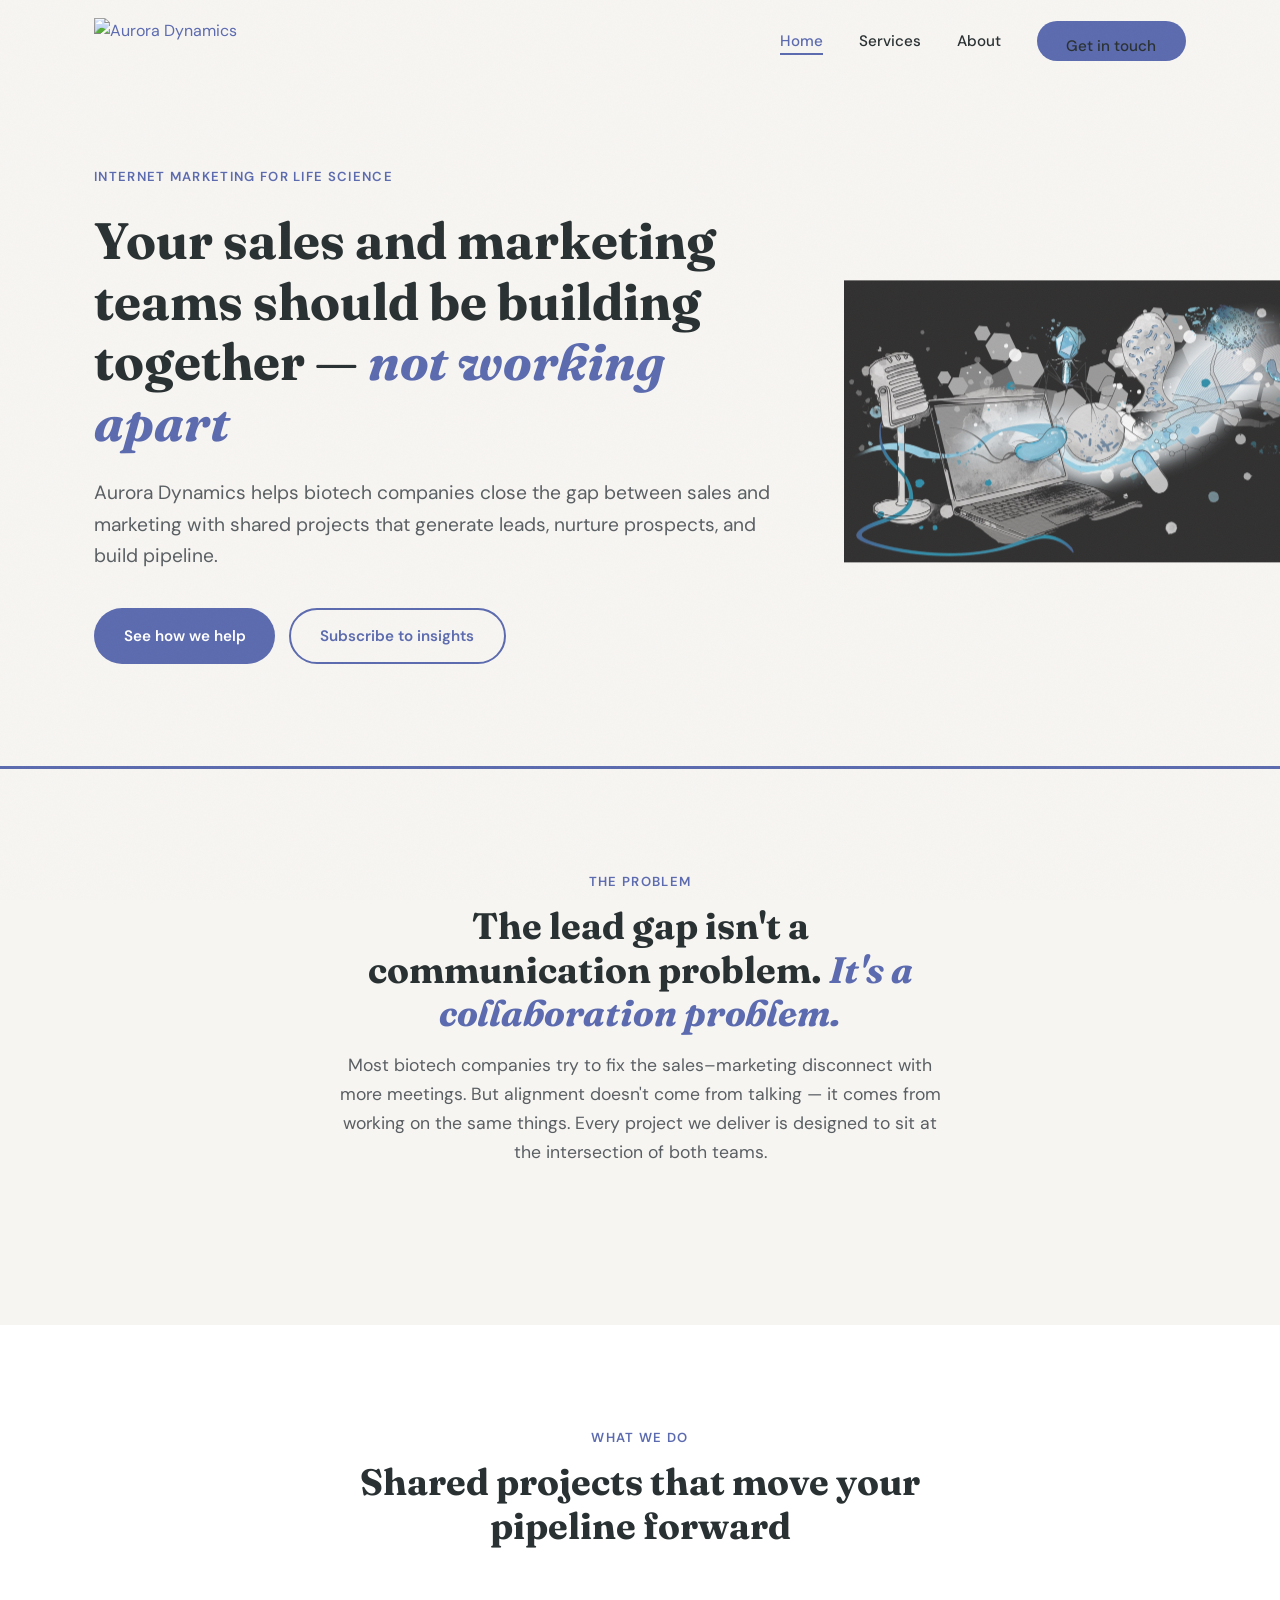
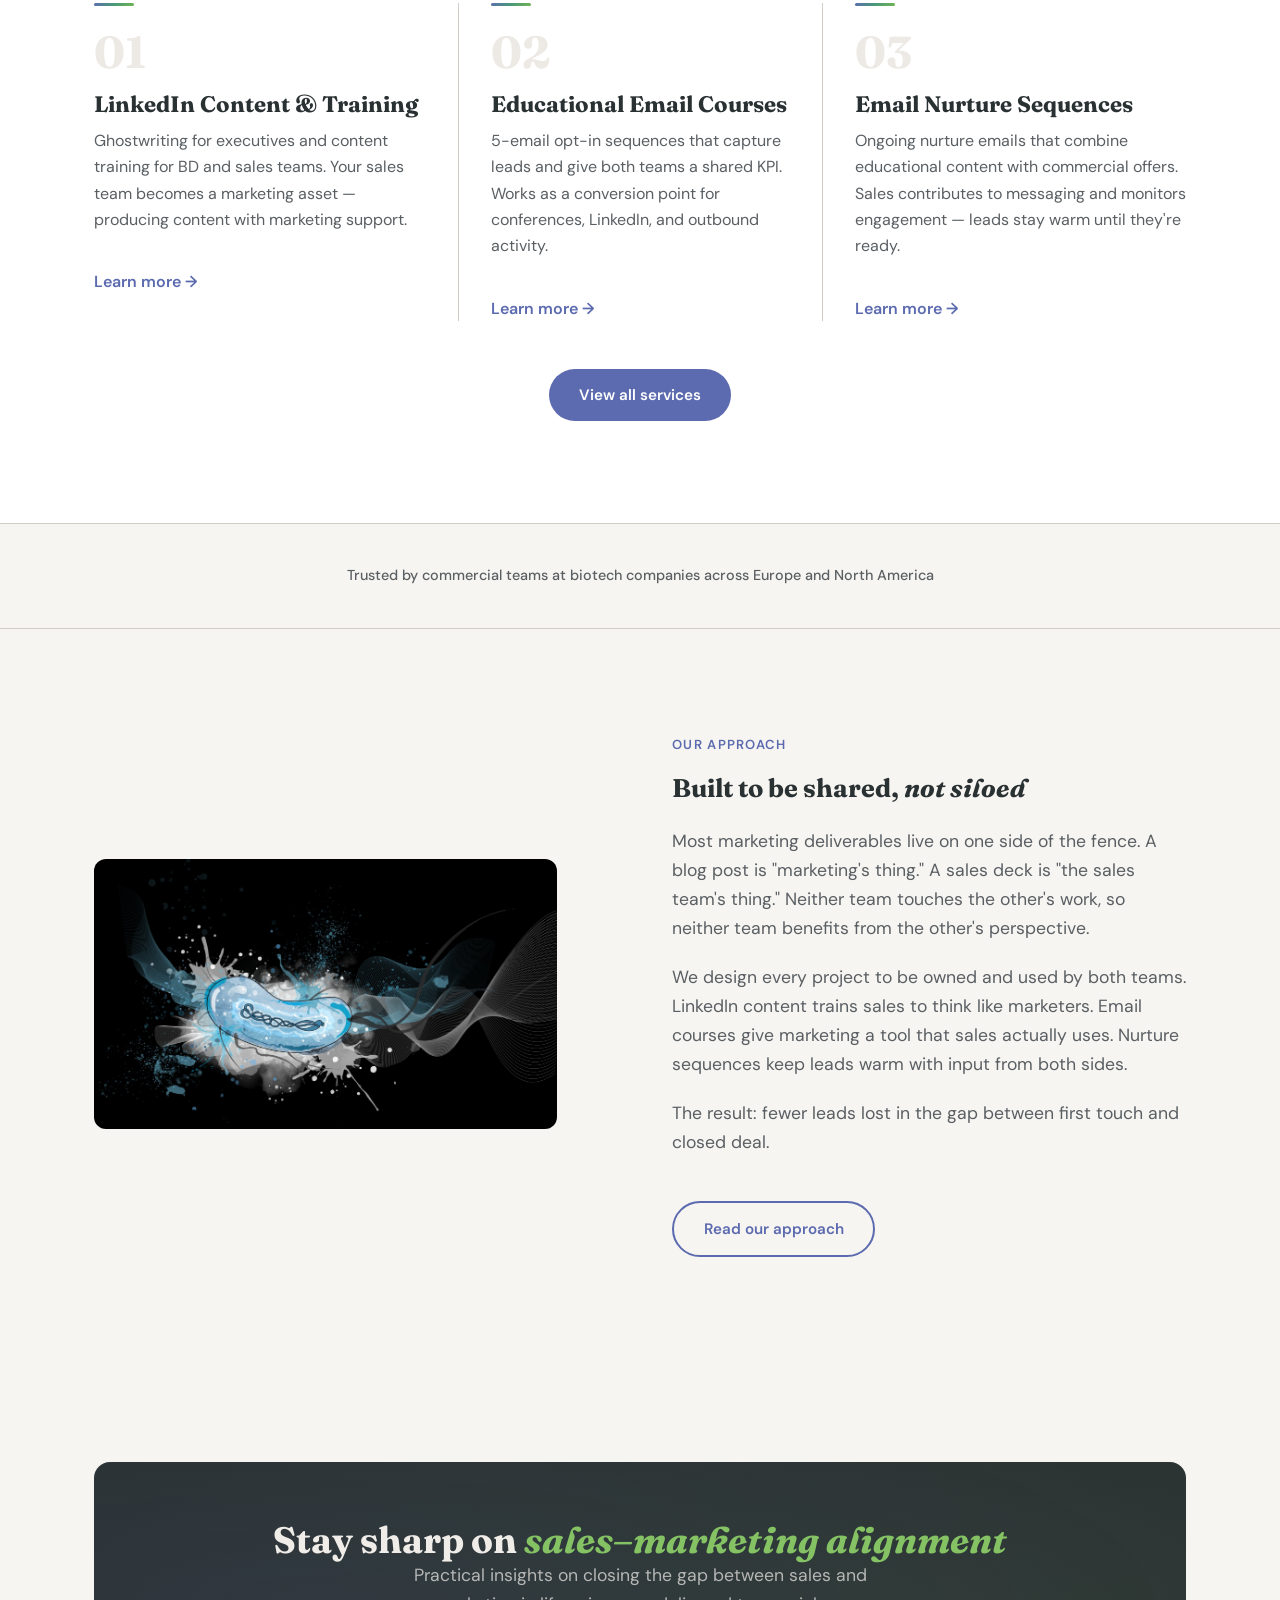
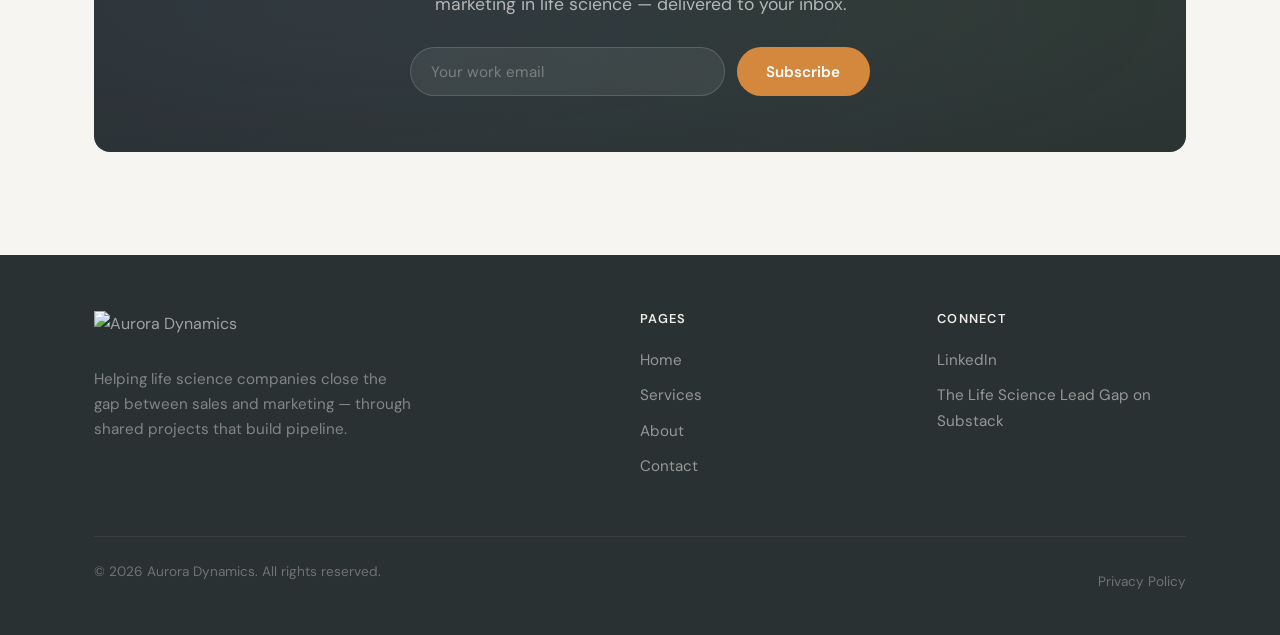
==== index.html @ b449d4c0 "Initial site build" ====
<!DOCTYPE html>
<html lang="en">
<head>
  <meta charset="UTF-8">
  <meta name="viewport" content="width=device-width, initial-scale=1.0">
  <title>Aurora Dynamics — Closing the Life Science Lead Gap</title>
  <meta name="description" content="Aurora Dynamics helps biotech and life science companies bridge the gap between sales and marketing through shared projects that generate and nurture leads.">
  <link rel="preconnect" href="https://fonts.googleapis.com">
  <link rel="preconnect" href="https://fonts.gstatic.com" crossorigin>
  <link href="https://fonts.googleapis.com/css2?family=Fraunces:ital,opsz,wght@0,9..144,400;0,9..144,600;0,9..144,700;1,9..144,400;1,9..144,600;1,9..144,700&family=DM+Sans:ital,wght@0,400;0,500;0,600;0,700;1,400&display=swap" rel="stylesheet">
  <link rel="stylesheet" href="styles.css">
</head>
<body>
  <div class="mobile-overlay"></div>

  <nav class="nav">
    <div class="nav__inner">
      <a href="index.html" class="nav__logo">
        <img src="assets/images/Aurora_Dynamics_1.png" alt="Aurora Dynamics">
      </a>
      <ul class="nav__links">
        <li><a href="index.html">Home</a></li>
        <li><a href="services.html">Services</a></li>
        <li><a href="about.html">About</a></li>
        <li><a href="contact.html" class="btn btn--primary">Get in touch</a></li>
      </ul>
      <button class="nav__toggle" aria-label="Toggle menu">
        <span></span><span></span><span></span>
      </button>
    </div>
  </nav>

  <!-- Hero -->
  <section class="hero">
    <img src="assets/images/B025_TB.png" alt="" class="hero__illustration">
    <div class="container">
      <div class="hero__content">
        <span class="label">Internet marketing for life science</span>
        <h1>Your sales and marketing teams should be building together — <em>not working apart</em></h1>
        <p>Aurora Dynamics helps biotech companies close the gap between sales and marketing with shared projects that generate leads, nurture prospects, and build pipeline.</p>
        <div class="hero__actions">
          <a href="services.html" class="btn btn--primary">See how we help</a>
          <a href="#newsletter" class="btn btn--outline">Subscribe to insights</a>
        </div>
      </div>
    </div>
  </section>

  <!-- Thesis -->
  <section>
    <div class="container">
      <div class="section__header fade-up">
        <span class="label">The problem</span>
        <h2>The lead gap isn't a communication problem. <em>It's a collaboration problem.</em></h2>
        <p>Most biotech companies try to fix the sales–marketing disconnect with more meetings. But alignment doesn't come from talking — it comes from working on the same things. Every project we deliver is designed to sit at the intersection of both teams.</p>
      </div>
    </div>
  </section>

  <!-- Services Overview — Editorial columns -->
  <section class="section--white">
    <div class="container">
      <div class="section__header fade-up">
        <span class="label">What we do</span>
        <h2>Shared projects that move your pipeline forward</h2>
      </div>
      <div class="card-columns stagger">
        <div class="card-col fade-up">
          <div class="card-col__accent"></div>
          <div class="card-col__number">01</div>
          <h3>LinkedIn Content & Training</h3>
          <p>Ghostwriting for executives and content training for BD and sales teams. Your sales team becomes a marketing asset — producing content with marketing support.</p>
          <a href="services.html#linkedin" style="font-weight:600; display:inline-block; margin-top:1rem;">Learn more →</a>
        </div>
        <div class="card-col fade-up">
          <div class="card-col__accent"></div>
          <div class="card-col__number">02</div>
          <h3>Educational Email Courses</h3>
          <p>5-email opt-in sequences that capture leads and give both teams a shared KPI. Works as a conversion point for conferences, LinkedIn, and outbound activity.</p>
          <a href="services.html#email-courses" style="font-weight:600; display:inline-block; margin-top:1rem;">Learn more →</a>
        </div>
        <div class="card-col fade-up">
          <div class="card-col__accent"></div>
          <div class="card-col__number">03</div>
          <h3>Email Nurture Sequences</h3>
          <p>Ongoing nurture emails that combine educational content with commercial offers. Sales contributes to messaging and monitors engagement — leads stay warm until they're ready.</p>
          <a href="services.html#nurture" style="font-weight:600; display:inline-block; margin-top:1rem;">Learn more →</a>
        </div>
      </div>
      <div class="text-center mt-6 fade-up">
        <a href="services.html" class="btn btn--primary">View all services</a>
      </div>
    </div>
  </section>

  <!-- Social Proof -->
  <div class="proof fade-up">
    <div class="container">
      <p>Trusted by commercial teams at biotech companies across Europe and North America</p>
    </div>
  </div>

  <!-- How It Works -->
  <section>
    <div class="container">
      <div class="two-col fade-up">
        <div>
          <img src="assets/images/B006_TB.png" alt="Scientific illustration" style="max-width: 90%; border-radius: 12px;">
        </div>
        <div>
          <span class="label">Our approach</span>
          <h3 class="mt-2 mb-3" style="font-size: 1.6rem;">Built to be shared, <em>not siloed</em></h3>
          <p>Most marketing deliverables live on one side of the fence. A blog post is "marketing's thing." A sales deck is "the sales team's thing." Neither team touches the other's work, so neither team benefits from the other's perspective.</p>
          <p>We design every project to be owned and used by both teams. LinkedIn content trains sales to think like marketers. Email courses give marketing a tool that sales actually uses. Nurture sequences keep leads warm with input from both sides.</p>
          <p>The result: fewer leads lost in the gap between first touch and closed deal.</p>
          <a href="about.html" class="btn btn--outline mt-3">Read our approach</a>
        </div>
      </div>
    </div>
  </section>

  <!-- Newsletter -->
  <section id="newsletter">
    <div class="container">
      <div class="optin fade-up">
        <h2>Stay sharp on <em>sales–marketing alignment</em></h2>
        <p>Practical insights on closing the gap between sales and marketing in life science — delivered to your inbox.</p>
        <form class="optin__form" action="#" method="POST">
          <input type="email" name="email" placeholder="Your work email" required>
          <button type="submit" class="btn btn--amber">Subscribe</button>
        </form>
      </div>
    </div>
  </section>

  <footer class="footer">
    <div class="container">
      <div class="footer__inner">
        <div class="footer__brand">
          <img src="assets/images/Aurora_Dynamics_1_dark_transp.png" alt="Aurora Dynamics">
          <p>Helping life science companies close the gap between sales and marketing — through shared projects that build pipeline.</p>
        </div>
        <div>
          <h4>Pages</h4>
          <ul class="footer__links">
            <li><a href="index.html">Home</a></li>
            <li><a href="services.html">Services</a></li>
            <li><a href="about.html">About</a></li>
            <li><a href="contact.html">Contact</a></li>
          </ul>
        </div>
        <div>
          <h4>Connect</h4>
          <ul class="footer__links">
            <li><a href="#" target="_blank">LinkedIn</a></li>
            <li><a href="#" target="_blank">The Life Science Lead Gap on Substack</a></li>
          </ul>
        </div>
      </div>
      <div class="footer__bottom">
        <p>&copy; 2026 Aurora Dynamics. All rights reserved.</p>
        <a href="#">Privacy Policy</a>
      </div>
    </div>
  </footer>

  <script src="main.js"></script>
</body>
</html>
---- styles.css ----
/* ═══════════════════════════════════════════════
   Aurora Dynamics — Global Stylesheet
   Direction: Editorial & Warm (Variation B)
   Brand reference: aurora-dynamics-brand.md
   ═══════════════════════════════════════════════ */

:root {
  --aurora-blue: #5c6baf;
  --aurora-blue-light: #6e7dbf;
  --aurora-blue-dark: #4a5899;
  --biotech-green: #72b452;
  --biotech-green-light: #84c264;
  --deep-charcoal: #2a3132;
  --warm-white: #f7f5f2;
  --light-grey: #edeae5;
  --warm-amber: #d4883e;
  --warm-amber-hover: #c07a35;
  --off-white: #f0ede8;
  --slate: #5a5f63;
  --soft-grey: #d1cdc6;
  --aurora-gradient: linear-gradient(135deg, #5c6baf 0%, #4a9a7a 50%, #72b452 100%);
  --font-heading: 'Fraunces', serif;
  --font-body: 'DM Sans', sans-serif;
  --section-pad: clamp(4rem, 8vw, 7rem);
  --content-width: 1140px;
  --narrow-width: 780px;
  --ease-out: cubic-bezier(0.22, 1, 0.36, 1);
}

*, *::before, *::after { margin: 0; padding: 0; box-sizing: border-box; }
html { scroll-behavior: smooth; font-size: 16px; }

body {
  font-family: var(--font-body);
  background: var(--warm-white);
  color: var(--deep-charcoal);
  line-height: 1.6;
  -webkit-font-smoothing: antialiased;
  overflow-x: hidden;
}

img { max-width: 100%; height: auto; display: block; }
a { color: var(--aurora-blue); text-decoration: none; transition: color 0.25s var(--ease-out); }
a:hover { color: var(--aurora-blue-dark); }

h1, h2, h3 { font-family: var(--font-heading); font-weight: 700; line-height: 1.18; color: var(--deep-charcoal); }
h4 { font-family: var(--font-body); font-weight: 600; line-height: 1.3; color: var(--deep-charcoal); }
h1 { font-size: clamp(2.2rem, 5vw, 3.2rem); }
h2 { font-size: clamp(1.7rem, 3.5vw, 2.3rem); }
h3 { font-size: clamp(1.15rem, 2.5vw, 1.4rem); }
h4 { font-size: 1.05rem; }
h1 em, h2 em { font-style: italic; color: var(--aurora-blue); }

p { font-size: 1.1rem; color: var(--slate); margin-bottom: 1.25rem; line-height: 1.65; }
p:last-child { margin-bottom: 0; }

.label { font-family: var(--font-body); font-size: 0.82rem; font-weight: 600; text-transform: uppercase; letter-spacing: 0.1em; color: var(--aurora-blue); }

.container { width: 100%; max-width: var(--content-width); margin: 0 auto; padding: 0 1.5rem; }
.container--narrow { max-width: var(--narrow-width); }
section { padding: var(--section-pad) 0; }

body::before {
  content: ''; position: fixed; top: 0; left: 0; right: 0; bottom: 0;
  pointer-events: none; z-index: 9999; opacity: 0.02;
  background-image: url("data:image/svg+xml,%3Csvg viewBox='0 0 256 256' xmlns='http://www.w3.org/2000/svg'%3E%3Cfilter id='noise'%3E%3CfeTurbulence type='fractalNoise' baseFrequency='0.9' numOctaves='4' stitchTiles='stitch'/%3E%3C/filter%3E%3Crect width='100%25' height='100%25' filter='url(%23noise)'/%3E%3C/svg%3E");
  background-repeat: repeat; background-size: 256px 256px;
}

/* ── NAV ── */
.nav { position: fixed; top: 0; left: 0; right: 0; z-index: 1000; padding: 1.1rem 0; transition: background 0.4s var(--ease-out), box-shadow 0.4s var(--ease-out), padding 0.4s var(--ease-out); }
.nav.scrolled { background: rgba(247,245,242,0.95); backdrop-filter: blur(12px); -webkit-backdrop-filter: blur(12px); box-shadow: 0 1px 0 var(--soft-grey); padding: 0.6rem 0; }
.nav__inner { display: flex; align-items: center; justify-content: space-between; max-width: var(--content-width); margin: 0 auto; padding: 0 1.5rem; }
.nav__logo img { height: 46px; width: auto; transition: height 0.4s var(--ease-out); }
.nav.scrolled .nav__logo img { height: 36px; }
.nav__links { display: flex; align-items: center; gap: 2.25rem; list-style: none; }
.nav__links a { font-family: var(--font-body); font-size: 0.95rem; font-weight: 500; color: var(--deep-charcoal); position: relative; padding-bottom: 2px; }
.nav__links a::after { content: ''; position: absolute; bottom: -2px; left: 0; width: 0; height: 2px; background: var(--aurora-blue); transition: width 0.3s var(--ease-out); }
.nav__links a:hover::after, .nav__links a.active::after { width: 100%; }
.nav__links a:hover { color: var(--aurora-blue); }
.nav__links a.active { color: var(--aurora-blue); }

.nav__toggle { display: none; background: none; border: none; cursor: pointer; padding: 0.5rem; }
.nav__toggle span { display: block; width: 24px; height: 2px; background: var(--deep-charcoal); margin: 5px 0; transition: all 0.3s var(--ease-out); }
.nav__toggle.open span:nth-child(1) { transform: rotate(45deg) translate(5px,5px); }
.nav__toggle.open span:nth-child(2) { opacity: 0; }
.nav__toggle.open span:nth-child(3) { transform: rotate(-45deg) translate(5px,-5px); }

@media (max-width: 768px) {
  .nav__toggle { display: block; }
  .nav__links { position: fixed; top: 0; right: -100%; width: 75%; max-width: 320px; height: 100vh; background: var(--warm-white); flex-direction: column; justify-content: center; gap: 2.5rem; padding: 2rem; box-shadow: -4px 0 24px rgba(42,49,50,0.1); transition: right 0.4s var(--ease-out); }
  .nav__links.open { right: 0; }
  .nav__links a { font-size: 1.2rem; }
  .mobile-overlay { position: fixed; top: 0; left: 0; right: 0; bottom: 0; background: rgba(42,49,50,0.3); z-index: 999; opacity: 0; pointer-events: none; transition: opacity 0.4s var(--ease-out); }
  .mobile-overlay.open { opacity: 1; pointer-events: auto; }
}

/* ── BUTTONS ── */
.btn { display: inline-flex; align-items: center; gap: 0.5rem; font-family: var(--font-body); font-size: 0.95rem; font-weight: 600; padding: 0.85rem 1.85rem; border-radius: 50px; border: none; cursor: pointer; transition: all 0.3s var(--ease-out); text-decoration: none; }
.btn--primary { background: var(--aurora-blue); color: #fff; }
.btn--primary:hover { background: var(--aurora-blue-dark); color: #fff; transform: translateY(-2px); box-shadow: 0 6px 20px rgba(92,107,175,0.25); }
.btn--amber { background: var(--warm-amber); color: #fff; }
.btn--amber:hover { background: var(--warm-amber-hover); color: #fff; transform: translateY(-2px); box-shadow: 0 6px 20px rgba(212,136,62,0.25); }
.btn--outline { background: transparent; color: var(--aurora-blue); border: 2px solid var(--aurora-blue); }
.btn--outline:hover { background: var(--aurora-blue); color: #fff; transform: translateY(-2px); }
.btn--outline-light { background: transparent; color: var(--off-white); border: 2px solid rgba(255,255,255,0.3); }
.btn--outline-light:hover { background: rgba(255,255,255,0.1); color: #fff; transform: translateY(-2px); }

/* ── HERO ── */
.hero { position: relative; padding: calc(var(--section-pad) + 4rem) 0 var(--section-pad); background: var(--warm-white); border-bottom: 3px solid var(--aurora-blue); overflow: hidden; }
.hero__content { position: relative; z-index: 1; max-width: 680px; }
.hero__content .label { margin-bottom: 1.5rem; display: block; }
.hero__content h1 { margin-bottom: 1.5rem; }
.hero__content p { font-size: 1.2rem; margin-bottom: 2.25rem; }
.hero__actions { display: flex; gap: 0.85rem; flex-wrap: wrap; }
.hero__illustration { position: absolute; right: -5%; top: 55%; transform: translateY(-50%); width: 42%; max-width: 500px; opacity: 0.8; pointer-events: none; }
@media (max-width: 900px) { .hero__illustration { display: none; } }

/* ── SECTIONS ── */
.section--alt { background: var(--light-grey); }
.section--white { background: #fff; }
.section--dark { background: var(--deep-charcoal); color: var(--off-white); }
.section--dark h2, .section--dark h3, .section--dark h4 { color: var(--off-white); }
.section--dark h2 em { color: var(--biotech-green-light); }
.section--dark p { color: rgba(240,237,232,0.75); }
.section__header { text-align: center; max-width: 620px; margin: 0 auto 3.5rem; }
.section__header .label { margin-bottom: 0.75rem; display: block; }
.section__header h2 { margin-bottom: 1rem; }

/* ── CARD COLUMNS (editorial) ── */
.card-columns { display: grid; grid-template-columns: repeat(3, 1fr); gap: 0; }
.card-col { padding: 0 2rem; border-left: 1px solid var(--soft-grey); }
.card-col:first-child { border-left: none; padding-left: 0; }
.card-col:last-child { padding-right: 0; }
.card-col__accent { width: 40px; height: 3px; background: var(--aurora-gradient); border-radius: 2px; margin-bottom: 1.5rem; }
.card-col__number { font-family: var(--font-heading); font-size: 2.8rem; font-weight: 700; color: var(--light-grey); line-height: 1; margin-bottom: 1rem; }
.section--alt .card-col__number { color: var(--soft-grey); }
.card-col h3 { margin-bottom: 0.65rem; }
.card-col p { font-size: 1rem; }

@media (max-width: 900px) {
  .card-columns { grid-template-columns: 1fr; gap: 2rem; }
  .card-col { border-left: none; border-top: 1px solid var(--soft-grey); padding: 2rem 0 0; }
  .card-col:first-child { border-top: none; padding-top: 0; }
}

/* ── BOXED CARDS ── */
.card-grid { display: grid; gap: 1.5rem; }
.card-grid--3 { grid-template-columns: repeat(3, 1fr); }
.card-grid--2 { grid-template-columns: repeat(2, 1fr); }
@media (max-width: 900px) { .card-grid--3, .card-grid--2 { grid-template-columns: 1fr; } }
.card { background: var(--warm-white); border: 1px solid var(--soft-grey); border-radius: 12px; padding: 2rem; transition: transform 0.3s var(--ease-out), box-shadow 0.3s var(--ease-out); }
.card:hover { transform: translateY(-4px); box-shadow: 0 12px 32px rgba(42,49,50,0.07); }
.card__icon { width: 46px; height: 46px; border-radius: 10px; display: flex; align-items: center; justify-content: center; margin-bottom: 1.25rem; }
.card__icon--blue { background: rgba(92,107,175,0.1); color: var(--aurora-blue); }
.card__icon--green { background: rgba(114,180,82,0.1); color: var(--biotech-green); }
.card__icon--amber { background: rgba(212,136,62,0.1); color: var(--warm-amber); }

/* ── OPT-IN ── */
.optin { background: var(--deep-charcoal); border-radius: 16px; padding: 3.5rem; text-align: center; position: relative; overflow: hidden; }
.optin::before { content: ''; position: absolute; top: -50%; left: -20%; width: 140%; height: 200%; background: radial-gradient(ellipse at 30% 50%, rgba(92,107,175,0.1) 0%, transparent 60%), radial-gradient(ellipse at 70% 50%, rgba(114,180,82,0.06) 0%, transparent 60%); pointer-events: none; }
.optin > * { position: relative; z-index: 1; }
.optin h2, .optin h3 { color: var(--off-white); }
.optin h2 em { color: var(--biotech-green-light); }
.optin p { color: rgba(240,237,232,0.7); max-width: 500px; margin-left: auto; margin-right: auto; }
.optin__form { display: flex; gap: 0.75rem; max-width: 460px; margin: 1.75rem auto 0; }
.optin__form input[type="email"] { flex: 1; padding: 0.85rem 1.25rem; border: 1px solid rgba(255,255,255,0.15); border-radius: 50px; background: rgba(255,255,255,0.07); color: var(--off-white); font-family: var(--font-body); font-size: 0.95rem; outline: none; transition: border-color 0.3s var(--ease-out); }
.optin__form input[type="email"]::placeholder { color: rgba(240,237,232,0.35); }
.optin__form input[type="email"]:focus { border-color: var(--aurora-blue-light); }
@media (max-width: 540px) { .optin__form { flex-direction: column; } .optin { padding: 2.5rem 2rem; } }

/* ── FOOTER ── */
.footer { background: var(--deep-charcoal); color: rgba(240,237,232,0.6); padding: 3.5rem 0 2rem; }
.footer__inner { display: grid; grid-template-columns: 2fr 1fr 1fr; gap: 3rem; margin-bottom: 3rem; }
@media (max-width: 768px) { .footer__inner { grid-template-columns: 1fr; gap: 2rem; } }
.footer__brand img { height: 40px; margin-bottom: 1rem; }
.footer__brand p { color: rgba(240,237,232,0.45); font-size: 0.95rem; max-width: 320px; }
.footer h4 { color: var(--off-white); font-family: var(--font-body); font-size: 0.8rem; font-weight: 600; text-transform: uppercase; letter-spacing: 0.1em; margin-bottom: 1.25rem; }
.footer__links { list-style: none; }
.footer__links li { margin-bottom: 0.6rem; }
.footer__links a { color: rgba(240,237,232,0.55); font-size: 0.95rem; }
.footer__links a:hover { color: var(--off-white); }
.footer__bottom { border-top: 1px solid rgba(240,237,232,0.08); padding-top: 1.5rem; display: flex; justify-content: space-between; align-items: center; flex-wrap: wrap; gap: 1rem; }
.footer__bottom p { font-size: 0.85rem; color: rgba(240,237,232,0.35); }
.footer__bottom a { color: rgba(240,237,232,0.35); font-size: 0.85rem; }
.footer__bottom a:hover { color: var(--off-white); }

/* ── CONTACT FORM ── */
.form-group { margin-bottom: 1.5rem; }
.form-group label { display: block; font-size: 0.9rem; font-weight: 600; color: var(--deep-charcoal); margin-bottom: 0.5rem; }
.form-group input, .form-group textarea { width: 100%; padding: 0.85rem 1.25rem; border: 1px solid var(--soft-grey); border-radius: 10px; background: var(--warm-white); color: var(--deep-charcoal); font-family: var(--font-body); font-size: 1rem; line-height: 1.6; outline: none; transition: border-color 0.3s var(--ease-out), box-shadow 0.3s var(--ease-out); }
.form-group input:focus, .form-group textarea:focus { border-color: var(--aurora-blue); box-shadow: 0 0 0 3px rgba(92,107,175,0.1); }
.form-group textarea { min-height: 160px; resize: vertical; }

/* ── TWO COL ── */
.two-col { display: grid; grid-template-columns: 1fr 1fr; gap: 4rem; align-items: center; }
.two-col--reverse { direction: rtl; }
.two-col--reverse > * { direction: ltr; }
@media (max-width: 900px) { .two-col, .two-col--reverse { grid-template-columns: 1fr; gap: 2rem; direction: ltr; } }

/* ── PROOF ── */
.proof { text-align: center; padding: 2.5rem 0; border-top: 1px solid var(--soft-grey); border-bottom: 1px solid var(--soft-grey); }
.proof p { font-size: 0.9rem; color: var(--slate); font-weight: 500; }

/* ── ANIMATIONS ── */
.fade-up { opacity: 0; transform: translateY(24px); transition: opacity 0.7s var(--ease-out), transform 0.7s var(--ease-out); }
.fade-up.visible { opacity: 1; transform: translateY(0); }
.stagger > .fade-up:nth-child(1) { transition-delay: 0s; }
.stagger > .fade-up:nth-child(2) { transition-delay: 0.1s; }
.stagger > .fade-up:nth-child(3) { transition-delay: 0.2s; }
.stagger > .fade-up:nth-child(4) { transition-delay: 0.3s; }

/* ── UTILITIES ── */
.text-center { text-align: center; }
.mt-2 { margin-top: 1rem; }
.mt-3 { margin-top: 1.5rem; }
.mt-4 { margin-top: 2rem; }
.mt-6 { margin-top: 3rem; }
.mb-2 { margin-bottom: 1rem; }
.mb-3 { margin-bottom: 1.5rem; }
.mb-4 { margin-bottom: 2rem; }
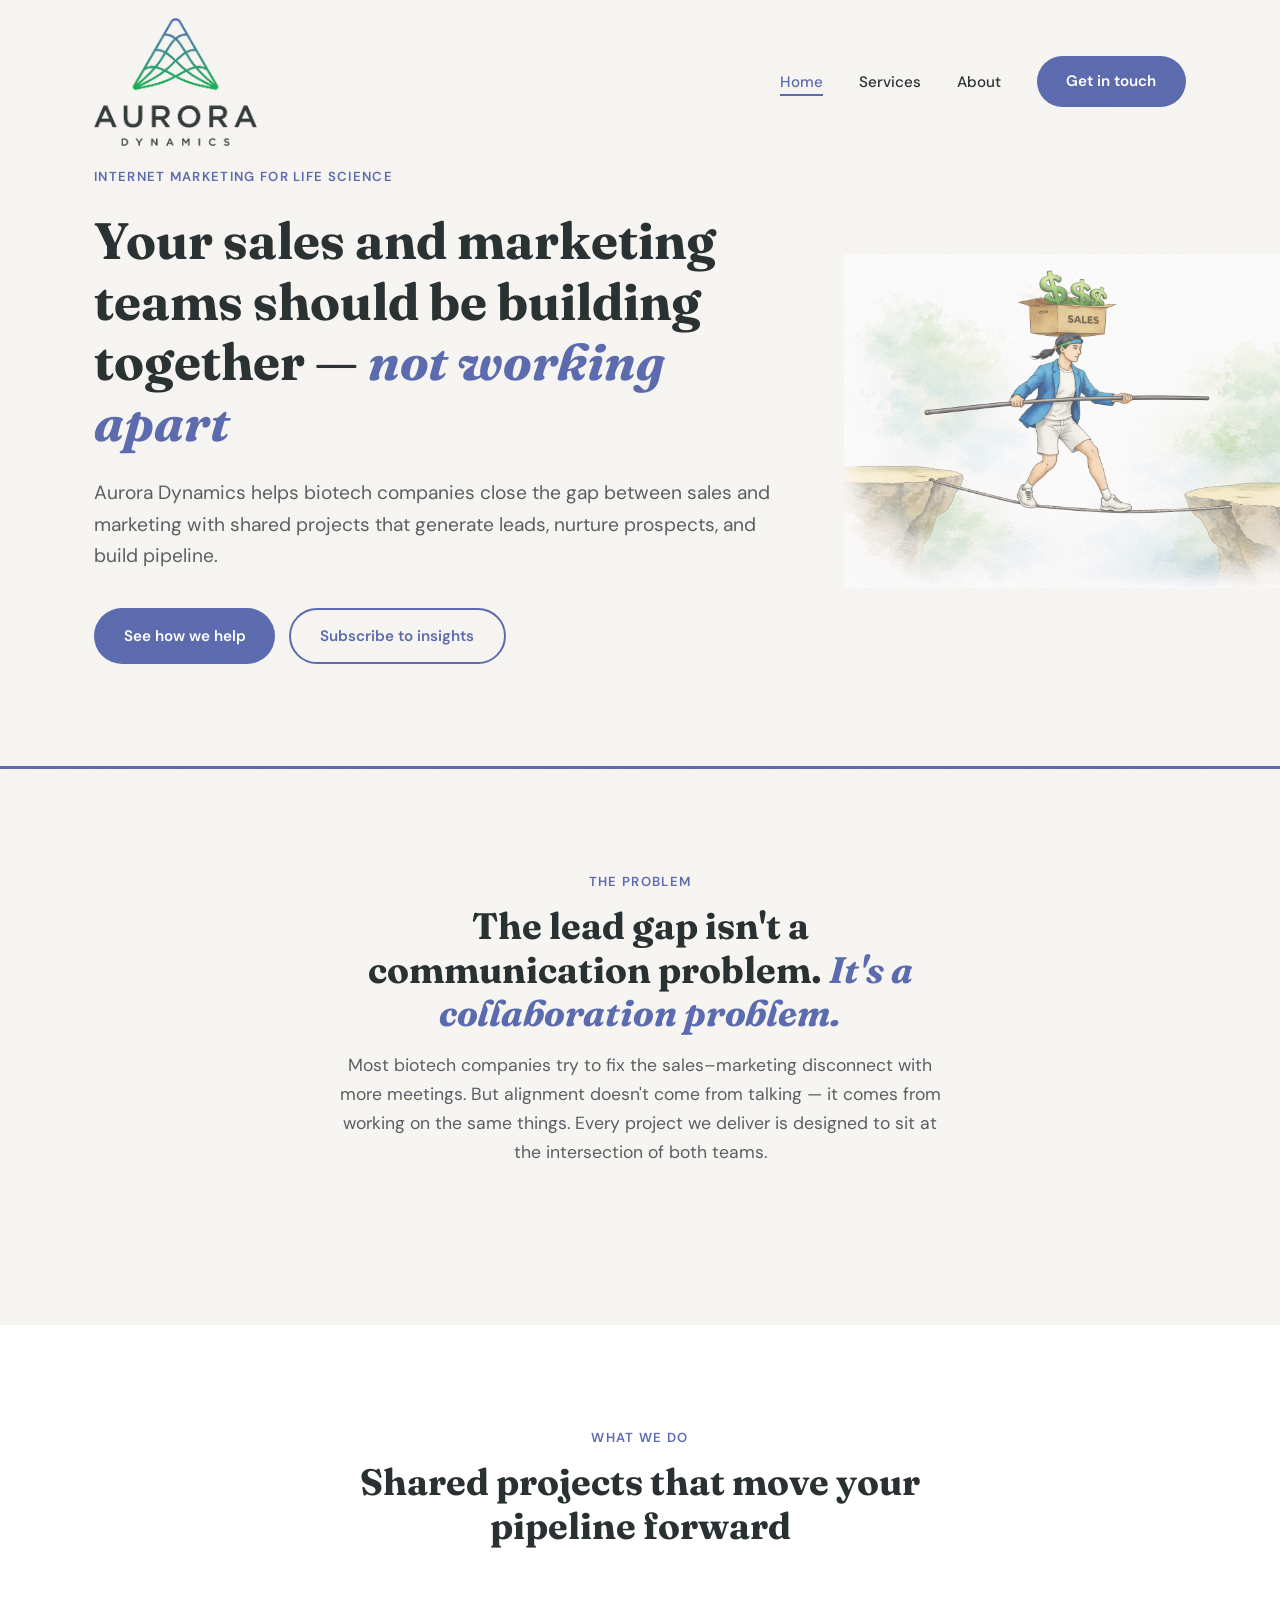
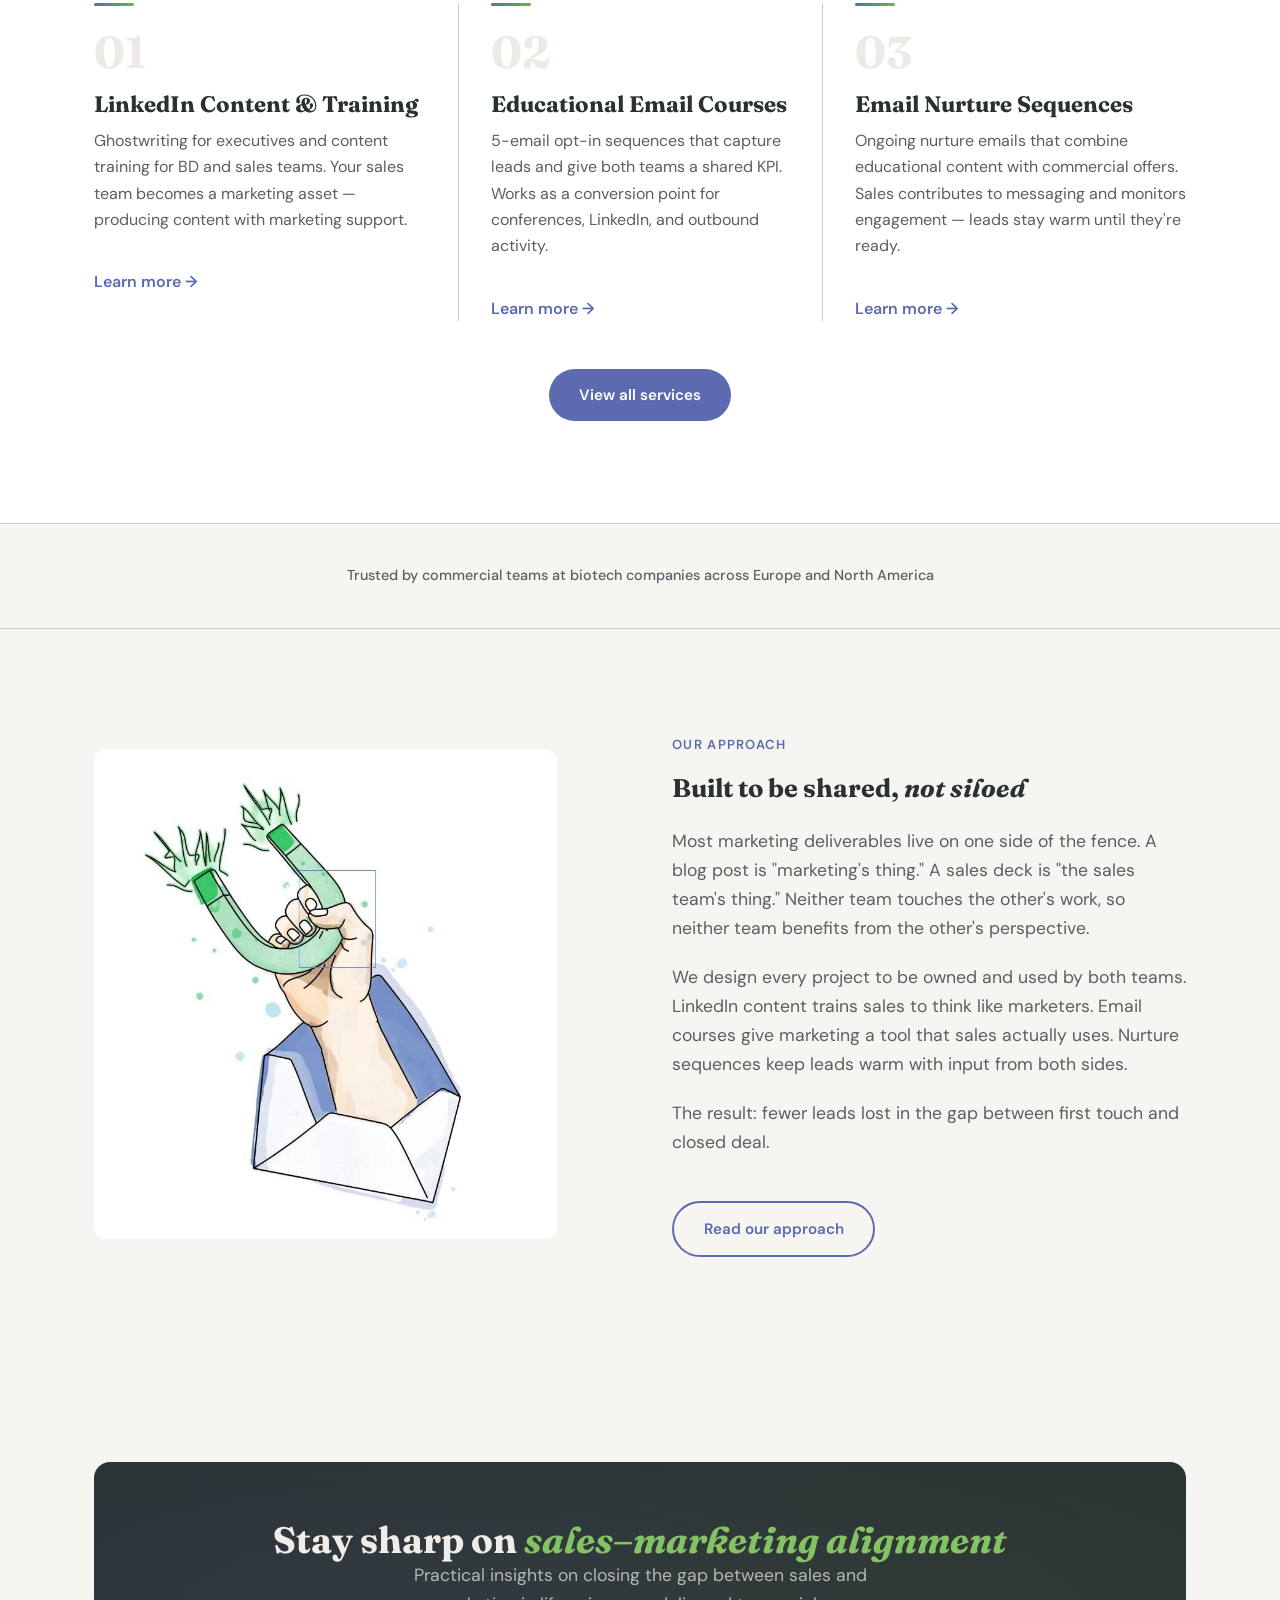
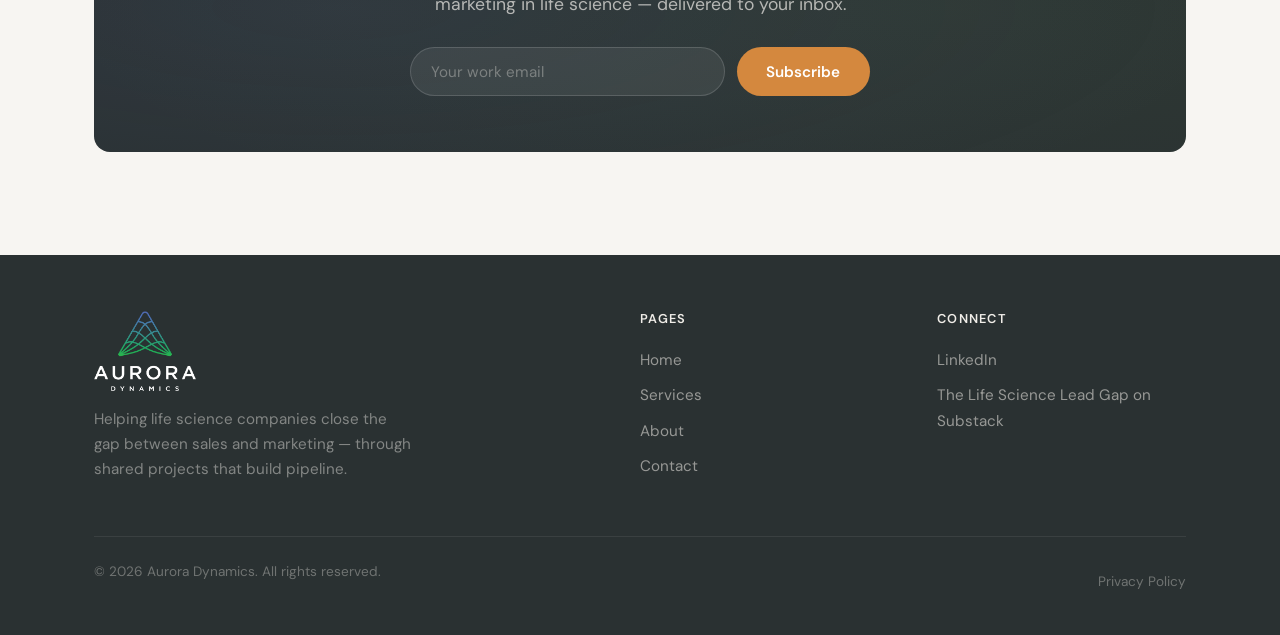
==== commit 6f0afa82: "Replace placeholder illustrations with tightrope and magnet images" ====
--- a/index.html
+++ b/index.html
@@ -32,7 +32,7 @@
 
   <!-- Hero -->
   <section class="hero">
-    <img src="assets/images/B025_TB.png" alt="" class="hero__illustration">
+    <img src="assets/images/tightrope.png" alt="" class="hero__illustration">
     <div class="container">
       <div class="hero__content">
         <span class="label">Internet marketing for life science</span>
@@ -105,7 +105,7 @@
     <div class="container">
       <div class="two-col fade-up">
         <div>
-          <img src="assets/images/B006_TB.png" alt="Scientific illustration" style="max-width: 90%; border-radius: 12px;">
+          <img src="assets/images/magnet.jpg" alt="Scientific illustration" style="max-width: 90%; border-radius: 12px;">
         </div>
         <div>
           <span class="label">Our approach</span>
--- a/styles.css
+++ b/styles.css
@@ -71,14 +71,16 @@
 .nav { position: fixed; top: 0; left: 0; right: 0; z-index: 1000; padding: 1.1rem 0; transition: background 0.4s var(--ease-out), box-shadow 0.4s var(--ease-out), padding 0.4s var(--ease-out); }
 .nav.scrolled { background: rgba(247,245,242,0.95); backdrop-filter: blur(12px); -webkit-backdrop-filter: blur(12px); box-shadow: 0 1px 0 var(--soft-grey); padding: 0.6rem 0; }
 .nav__inner { display: flex; align-items: center; justify-content: space-between; max-width: var(--content-width); margin: 0 auto; padding: 0 1.5rem; }
-.nav__logo img { height: 46px; width: auto; transition: height 0.4s var(--ease-out); }
-.nav.scrolled .nav__logo img { height: 36px; }
+.nav__logo img { height: 128px; width: auto; transition: height 0.4s var(--ease-out); }
+.nav.scrolled .nav__logo img { height: 96px; }
 .nav__links { display: flex; align-items: center; gap: 2.25rem; list-style: none; }
-.nav__links a { font-family: var(--font-body); font-size: 0.95rem; font-weight: 500; color: var(--deep-charcoal); position: relative; padding-bottom: 2px; }
-.nav__links a::after { content: ''; position: absolute; bottom: -2px; left: 0; width: 0; height: 2px; background: var(--aurora-blue); transition: width 0.3s var(--ease-out); }
-.nav__links a:hover::after, .nav__links a.active::after { width: 100%; }
-.nav__links a:hover { color: var(--aurora-blue); }
-.nav__links a.active { color: var(--aurora-blue); }
+.nav__links a:not(.btn) { font-family: var(--font-body); font-size: 0.95rem; font-weight: 500; color: var(--deep-charcoal); position: relative; padding-bottom: 2px; }
+.nav__links a:not(.btn)::after { content: ''; position: absolute; bottom: -2px; left: 0; width: 0; height: 2px; background: var(--aurora-blue); transition: width 0.3s var(--ease-out); }
+.nav__links a:not(.btn):hover::after, .nav__links a:not(.btn).active::after { width: 100%; }
+.nav__links a:not(.btn):hover { color: var(--aurora-blue); }
+.nav__links a:not(.btn).active { color: var(--aurora-blue); }
+.nav__links a.btn { color: #fff; }
+.nav__links a.btn:hover { color: #fff; }
 
 .nav__toggle { display: none; background: none; border: none; cursor: pointer; padding: 0.5rem; }
 .nav__toggle span { display: block; width: 24px; height: 2px; background: var(--deep-charcoal); margin: 5px 0; transition: all 0.3s var(--ease-out); }
@@ -173,7 +175,7 @@
 .footer { background: var(--deep-charcoal); color: rgba(240,237,232,0.6); padding: 3.5rem 0 2rem; }
 .footer__inner { display: grid; grid-template-columns: 2fr 1fr 1fr; gap: 3rem; margin-bottom: 3rem; }
 @media (max-width: 768px) { .footer__inner { grid-template-columns: 1fr; gap: 2rem; } }
-.footer__brand img { height: 40px; margin-bottom: 1rem; }
+.footer__brand img { height: 80px; margin-bottom: 1rem; }
 .footer__brand p { color: rgba(240,237,232,0.45); font-size: 0.95rem; max-width: 320px; }
 .footer h4 { color: var(--off-white); font-family: var(--font-body); font-size: 0.8rem; font-weight: 600; text-transform: uppercase; letter-spacing: 0.1em; margin-bottom: 1.25rem; }
 .footer__links { list-style: none; }
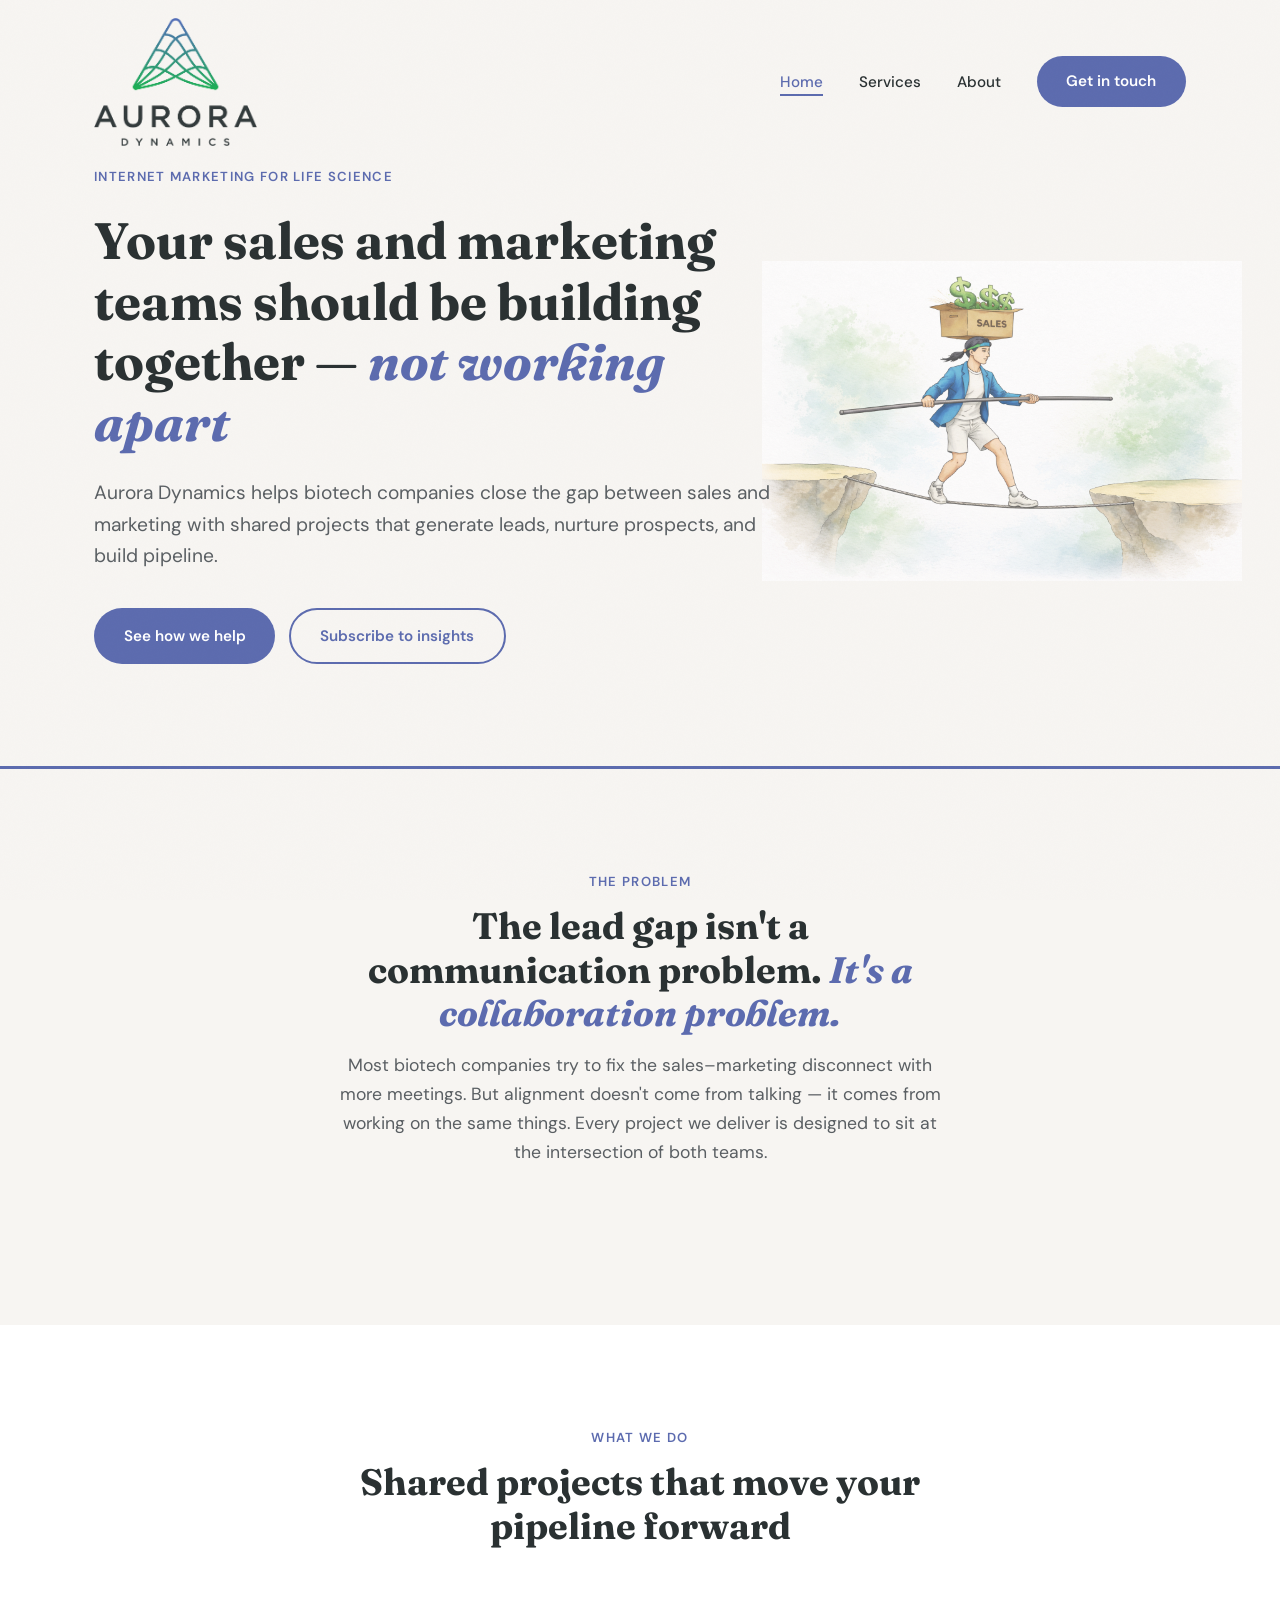
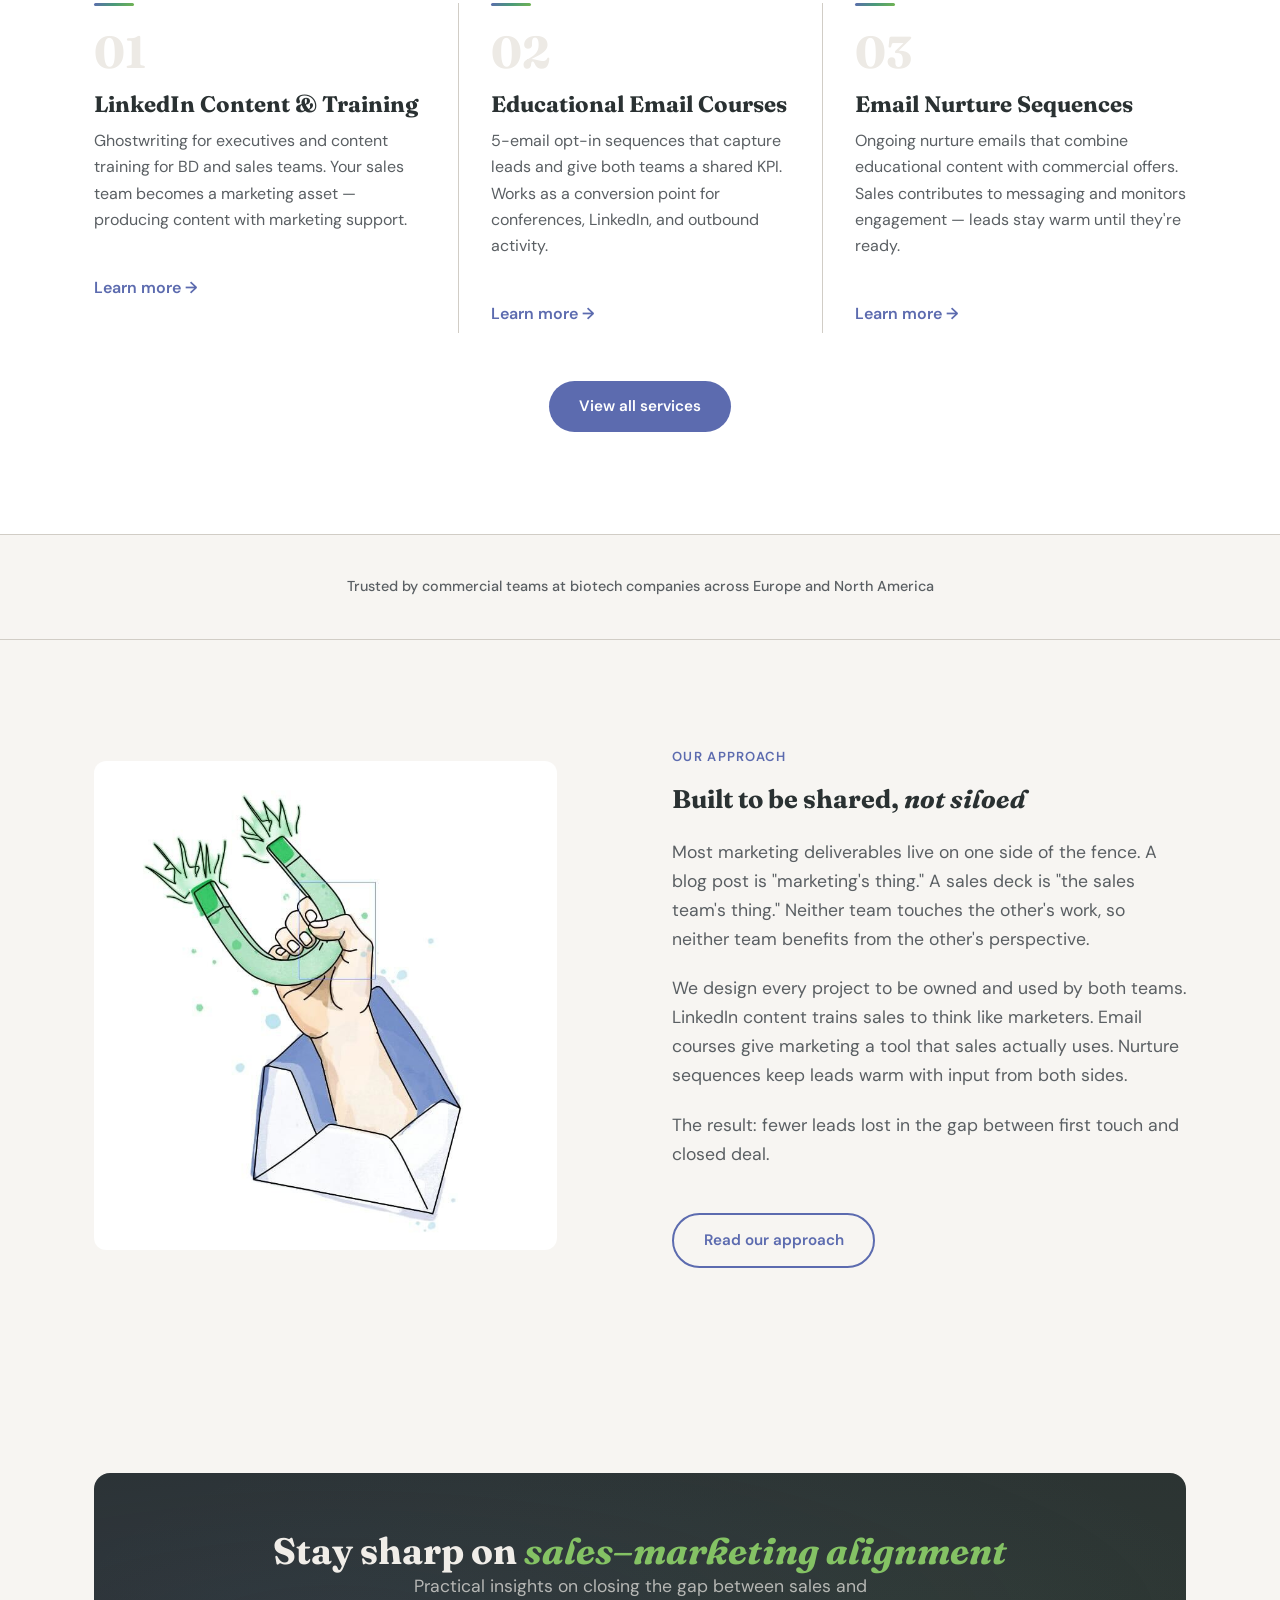
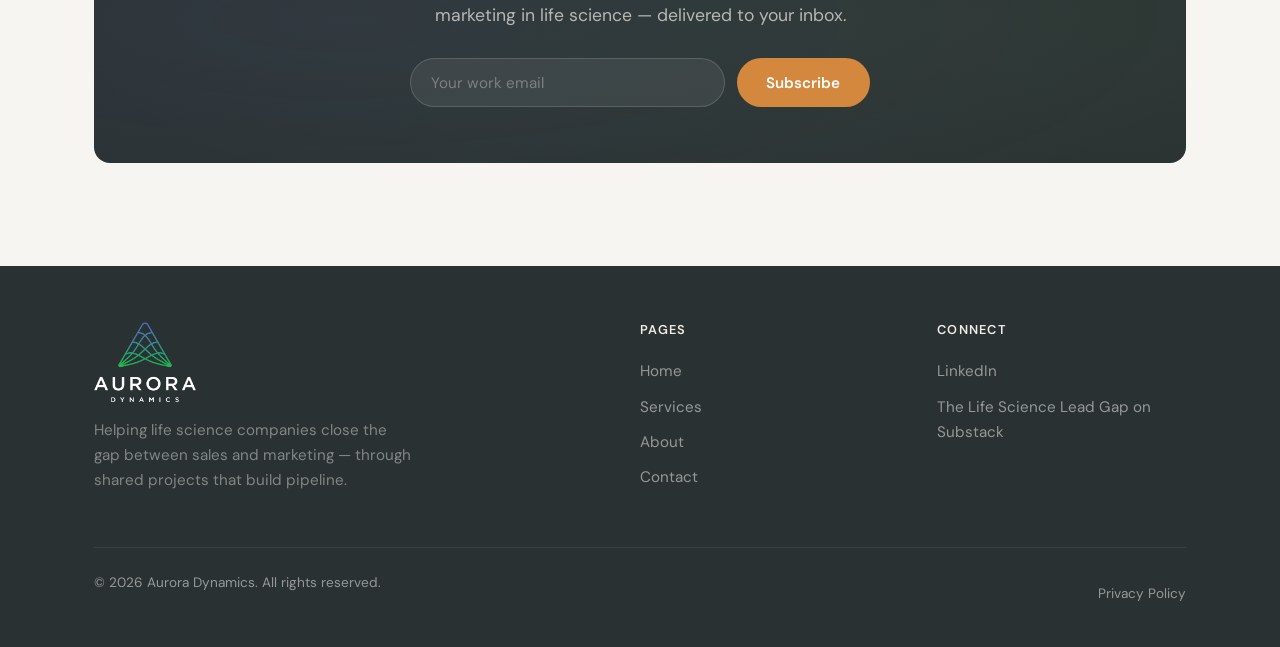
==== commit 34255fab: "Accessibility, polish, and quality pass - Add <main> landmark, aria-expanded on nav toggle, aria-lab" ====
--- a/index.html
+++ b/index.html
@@ -29,6 +29,8 @@
       </button>
     </div>
   </nav>
+
+  <main>
 
   <!-- Hero -->
   <section class="hero">
@@ -70,21 +72,21 @@
           <div class="card-col__number">01</div>
           <h3>LinkedIn Content & Training</h3>
           <p>Ghostwriting for executives and content training for BD and sales teams. Your sales team becomes a marketing asset — producing content with marketing support.</p>
-          <a href="services.html#linkedin" style="font-weight:600; display:inline-block; margin-top:1rem;">Learn more →</a>
+          <a href="services.html#linkedin">Learn more →</a>
         </div>
         <div class="card-col fade-up">
           <div class="card-col__accent"></div>
           <div class="card-col__number">02</div>
           <h3>Educational Email Courses</h3>
           <p>5-email opt-in sequences that capture leads and give both teams a shared KPI. Works as a conversion point for conferences, LinkedIn, and outbound activity.</p>
-          <a href="services.html#email-courses" style="font-weight:600; display:inline-block; margin-top:1rem;">Learn more →</a>
+          <a href="services.html#email-courses">Learn more →</a>
         </div>
         <div class="card-col fade-up">
           <div class="card-col__accent"></div>
           <div class="card-col__number">03</div>
           <h3>Email Nurture Sequences</h3>
           <p>Ongoing nurture emails that combine educational content with commercial offers. Sales contributes to messaging and monitors engagement — leads stay warm until they're ready.</p>
-          <a href="services.html#nurture" style="font-weight:600; display:inline-block; margin-top:1rem;">Learn more →</a>
+          <a href="services.html#nurture">Learn more →</a>
         </div>
       </div>
       <div class="text-center mt-6 fade-up">
@@ -105,7 +107,7 @@
     <div class="container">
       <div class="two-col fade-up">
         <div>
-          <img src="assets/images/magnet.jpg" alt="Scientific illustration" style="max-width: 90%; border-radius: 12px;">
+          <img src="assets/images/magnet.jpg" alt="" loading="lazy" style="max-width: 90%; border-radius: 12px;">
         </div>
         <div>
           <span class="label">Our approach</span>
@@ -126,12 +128,14 @@
         <h2>Stay sharp on <em>sales–marketing alignment</em></h2>
         <p>Practical insights on closing the gap between sales and marketing in life science — delivered to your inbox.</p>
         <form class="optin__form" action="#" method="POST">
-          <input type="email" name="email" placeholder="Your work email" required>
+          <input type="email" name="email" placeholder="Your work email" aria-label="Email address" autocomplete="email" required>
           <button type="submit" class="btn btn--amber">Subscribe</button>
         </form>
       </div>
     </div>
   </section>
+
+  </main>
 
   <footer class="footer">
     <div class="container">
--- a/styles.css
+++ b/styles.css
@@ -82,7 +82,7 @@
 .nav__links a.btn { color: #fff; }
 .nav__links a.btn:hover { color: #fff; }
 
-.nav__toggle { display: none; background: none; border: none; cursor: pointer; padding: 0.5rem; }
+.nav__toggle { display: none; background: none; border: none; cursor: pointer; padding: 0.75rem 0.5rem; }
 .nav__toggle span { display: block; width: 24px; height: 2px; background: var(--deep-charcoal); margin: 5px 0; transition: all 0.3s var(--ease-out); }
 .nav__toggle.open span:nth-child(1) { transform: rotate(45deg) translate(5px,5px); }
 .nav__toggle.open span:nth-child(2) { opacity: 0; }
@@ -95,6 +95,7 @@
   .nav__links a { font-size: 1.2rem; }
   .mobile-overlay { position: fixed; top: 0; left: 0; right: 0; bottom: 0; background: rgba(42,49,50,0.3); z-index: 999; opacity: 0; pointer-events: none; transition: opacity 0.4s var(--ease-out); }
   .mobile-overlay.open { opacity: 1; pointer-events: auto; }
+  .nav.scrolled { backdrop-filter: none; -webkit-backdrop-filter: none; }
 }
 
 /* ── BUTTONS ── */
@@ -103,6 +104,7 @@
 .btn--primary:hover { background: var(--aurora-blue-dark); color: #fff; transform: translateY(-2px); box-shadow: 0 6px 20px rgba(92,107,175,0.25); }
 .btn--amber { background: var(--warm-amber); color: #fff; }
 .btn--amber:hover { background: var(--warm-amber-hover); color: #fff; transform: translateY(-2px); box-shadow: 0 6px 20px rgba(212,136,62,0.25); }
+.btn:active { transform: translateY(1px); box-shadow: none; }
 .btn--outline { background: transparent; color: var(--aurora-blue); border: 2px solid var(--aurora-blue); }
 .btn--outline:hover { background: var(--aurora-blue); color: #fff; transform: translateY(-2px); }
 .btn--outline-light { background: transparent; color: var(--off-white); border: 2px solid rgba(255,255,255,0.3); }
@@ -115,7 +117,7 @@
 .hero__content h1 { margin-bottom: 1.5rem; }
 .hero__content p { font-size: 1.2rem; margin-bottom: 2.25rem; }
 .hero__actions { display: flex; gap: 0.85rem; flex-wrap: wrap; }
-.hero__illustration { position: absolute; right: -5%; top: 55%; transform: translateY(-50%); width: 42%; max-width: 500px; opacity: 0.8; pointer-events: none; }
+.hero__illustration { position: absolute; right: 3%; top: 55%; transform: translateY(-50%); width: 38%; max-width: 480px; opacity: 0.8; pointer-events: none; }
 @media (max-width: 900px) { .hero__illustration { display: none; } }
 
 /* ── SECTIONS ── */
@@ -139,6 +141,7 @@
 .section--alt .card-col__number { color: var(--soft-grey); }
 .card-col h3 { margin-bottom: 0.65rem; }
 .card-col p { font-size: 1rem; }
+.card-col a:not(.btn) { font-weight: 600; display: inline-block; margin-top: 1rem; padding: 0.35rem 0; }
 
 @media (max-width: 900px) {
   .card-columns { grid-template-columns: 1fr; gap: 2rem; }
@@ -183,8 +186,8 @@
 .footer__links a { color: rgba(240,237,232,0.55); font-size: 0.95rem; }
 .footer__links a:hover { color: var(--off-white); }
 .footer__bottom { border-top: 1px solid rgba(240,237,232,0.08); padding-top: 1.5rem; display: flex; justify-content: space-between; align-items: center; flex-wrap: wrap; gap: 1rem; }
-.footer__bottom p { font-size: 0.85rem; color: rgba(240,237,232,0.35); }
-.footer__bottom a { color: rgba(240,237,232,0.35); font-size: 0.85rem; }
+.footer__bottom p { font-size: 0.85rem; color: rgba(240,237,232,0.55); }
+.footer__bottom a { color: rgba(240,237,232,0.55); font-size: 0.85rem; }
 .footer__bottom a:hover { color: var(--off-white); }
 
 /* ── CONTACT FORM ── */
@@ -196,9 +199,9 @@
 
 /* ── TWO COL ── */
 .two-col { display: grid; grid-template-columns: 1fr 1fr; gap: 4rem; align-items: center; }
-.two-col--reverse { direction: rtl; }
-.two-col--reverse > * { direction: ltr; }
-@media (max-width: 900px) { .two-col, .two-col--reverse { grid-template-columns: 1fr; gap: 2rem; direction: ltr; } }
+.two-col--reverse > *:first-child { order: 2; }
+.two-col--reverse > *:last-child { order: 1; }
+@media (max-width: 900px) { .two-col, .two-col--reverse { grid-template-columns: 1fr; gap: 2rem; } .two-col--reverse > *:first-child, .two-col--reverse > *:last-child { order: 0; } }
 
 /* ── PROOF ── */
 .proof { text-align: center; padding: 2.5rem 0; border-top: 1px solid var(--soft-grey); border-bottom: 1px solid var(--soft-grey); }
@@ -211,6 +214,28 @@
 .stagger > .fade-up:nth-child(2) { transition-delay: 0.1s; }
 .stagger > .fade-up:nth-child(3) { transition-delay: 0.2s; }
 .stagger > .fade-up:nth-child(4) { transition-delay: 0.3s; }
+
+/* ── FOCUS ── */
+a:focus-visible,
+button:focus-visible { outline: 2px solid var(--aurora-blue); outline-offset: 3px; border-radius: 3px; }
+.btn:focus-visible { outline: 2px solid var(--aurora-blue); outline-offset: 4px; }
+input:focus-visible,
+textarea:focus-visible { outline: 2px solid var(--aurora-blue); outline-offset: 2px; }
+/* Contact/form inputs already show a box-shadow ring on focus — suppress the outline there */
+.form-group input:focus-visible,
+.form-group textarea:focus-visible { outline: none; }
+
+/* ── SUBHEADINGS (semantic h3 styled as h4) ── */
+.subhead { font-family: var(--font-body); font-weight: 600; font-size: 1.05rem; line-height: 1.3; color: var(--deep-charcoal); }
+
+/* ── REDUCED MOTION ── */
+@media (prefers-reduced-motion: reduce) {
+  html { scroll-behavior: auto; }
+  .fade-up { opacity: 1; transform: none; transition: none; }
+  .fade-up.visible { transition: none; }
+  .stagger > .fade-up:nth-child(n) { transition-delay: 0s; }
+  .btn, .nav, .nav__logo img, .nav__links, .mobile-overlay, .card { transition: none; }
+}
 
 /* ── UTILITIES ── */
 .text-center { text-align: center; }
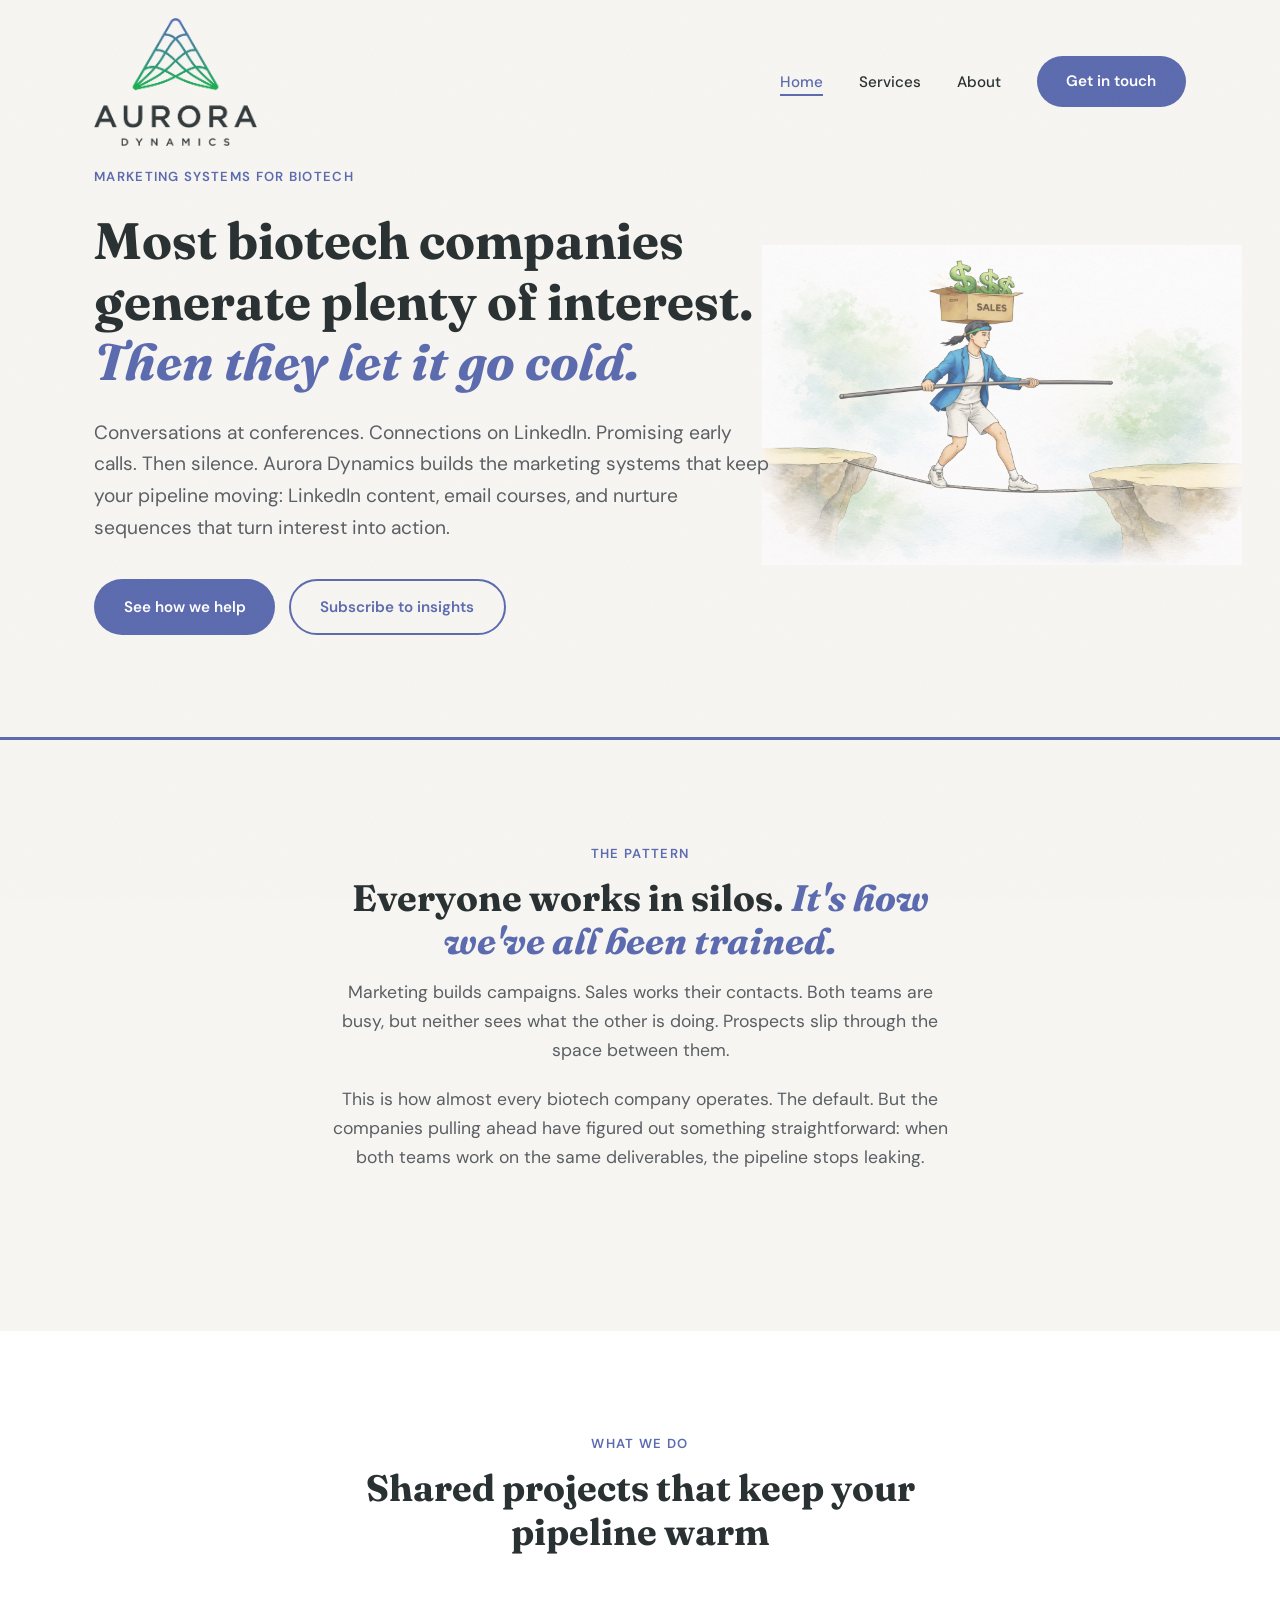
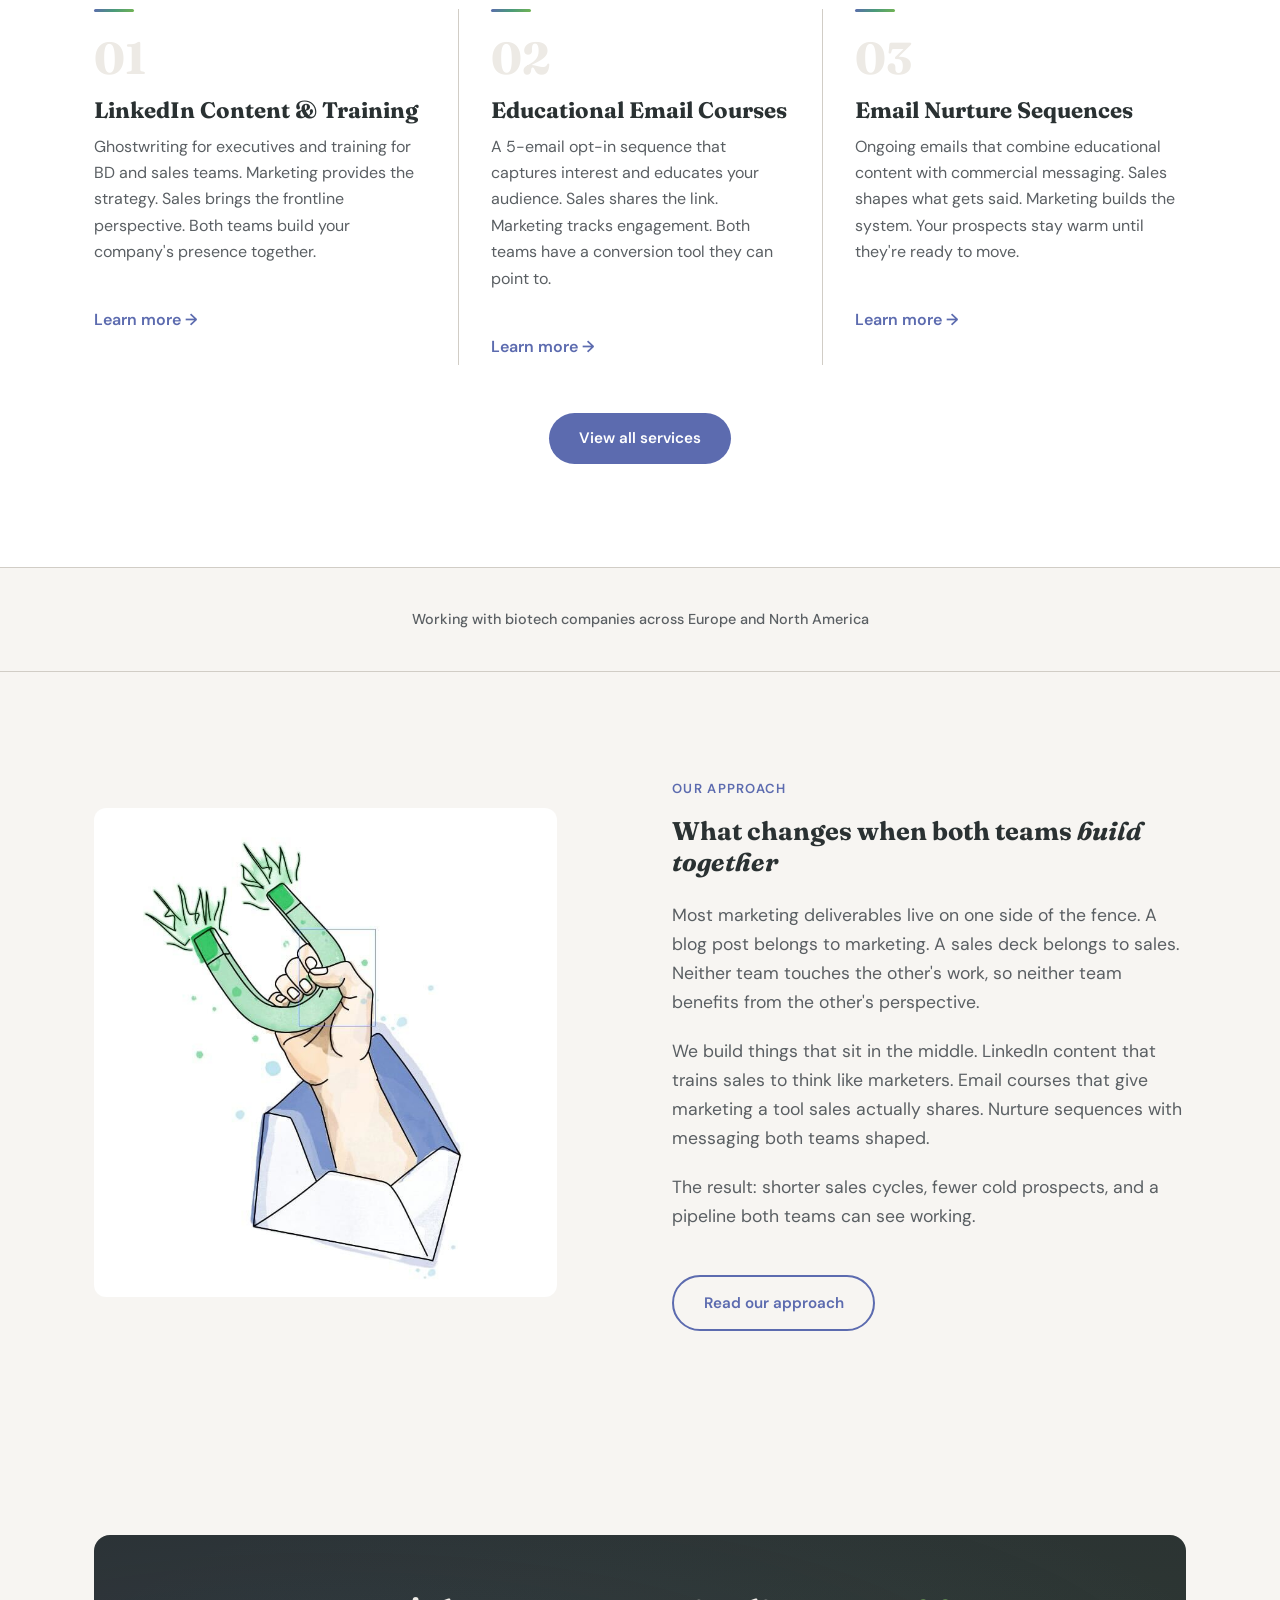
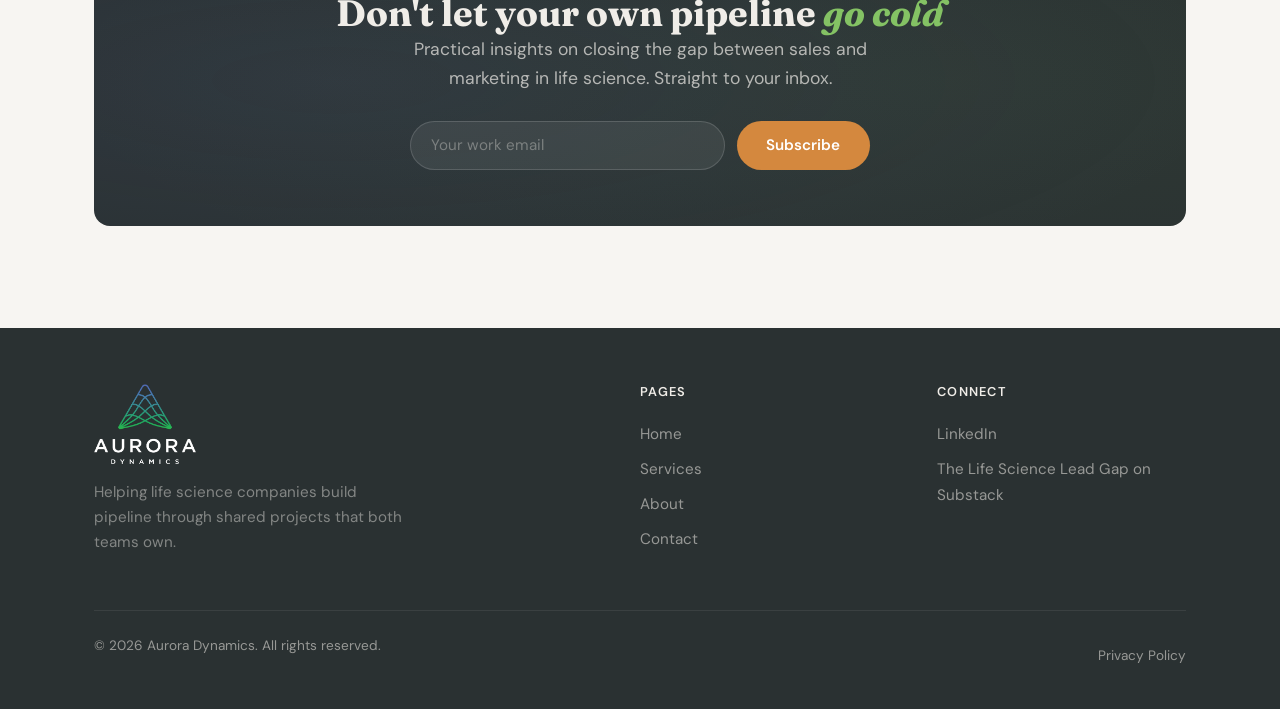
==== commit dd2b7671: "Reposition site: lead with pipeline symptoms, normalise silos, include pre-commercial - Hero leads w" ====
--- a/index.html
+++ b/index.html
@@ -3,8 +3,8 @@
 <head>
   <meta charset="UTF-8">
   <meta name="viewport" content="width=device-width, initial-scale=1.0">
-  <title>Aurora Dynamics — Closing the Life Science Lead Gap</title>
-  <meta name="description" content="Aurora Dynamics helps biotech and life science companies bridge the gap between sales and marketing through shared projects that generate and nurture leads.">
+  <title>Aurora Dynamics — Internet Marketing for Life Science</title>
+  <meta name="description" content="Aurora Dynamics helps biotech companies build pipeline through shared marketing and sales projects. LinkedIn content, email courses, and nurture sequences both teams actually use.">
   <link rel="preconnect" href="https://fonts.googleapis.com">
   <link rel="preconnect" href="https://fonts.gstatic.com" crossorigin>
   <link href="https://fonts.googleapis.com/css2?family=Fraunces:ital,opsz,wght@0,9..144,400;0,9..144,600;0,9..144,700;1,9..144,400;1,9..144,600;1,9..144,700&family=DM+Sans:ital,wght@0,400;0,500;0,600;0,700;1,400&display=swap" rel="stylesheet">
@@ -37,9 +37,9 @@
     <img src="assets/images/tightrope.png" alt="" class="hero__illustration">
     <div class="container">
       <div class="hero__content">
-        <span class="label">Internet marketing for life science</span>
-        <h1>Your sales and marketing teams should be building together — <em>not working apart</em></h1>
-        <p>Aurora Dynamics helps biotech companies close the gap between sales and marketing with shared projects that generate leads, nurture prospects, and build pipeline.</p>
+        <span class="label">Marketing systems for biotech</span>
+        <h1>Most biotech companies generate plenty of interest. <em>Then they let it go cold.</em></h1>
+        <p>Conversations at conferences. Connections on LinkedIn. Promising early calls. Then silence. Aurora Dynamics builds the marketing systems that keep your pipeline moving: LinkedIn content, email courses, and nurture sequences that turn interest into action.</p>
         <div class="hero__actions">
           <a href="services.html" class="btn btn--primary">See how we help</a>
           <a href="#newsletter" class="btn btn--outline">Subscribe to insights</a>
@@ -52,9 +52,10 @@
   <section>
     <div class="container">
       <div class="section__header fade-up">
-        <span class="label">The problem</span>
-        <h2>The lead gap isn't a communication problem. <em>It's a collaboration problem.</em></h2>
-        <p>Most biotech companies try to fix the sales–marketing disconnect with more meetings. But alignment doesn't come from talking — it comes from working on the same things. Every project we deliver is designed to sit at the intersection of both teams.</p>
+        <span class="label">The pattern</span>
+        <h2>Everyone works in silos. <em>It's how we've all been trained.</em></h2>
+        <p>Marketing builds campaigns. Sales works their contacts. Both teams are busy, but neither sees what the other is doing. Prospects slip through the space between them.</p>
+        <p>This is how almost every biotech company operates. The default. But the companies pulling ahead have figured out something straightforward: when both teams work on the same deliverables, the pipeline stops leaking.</p>
       </div>
     </div>
   </section>
@@ -64,28 +65,28 @@
     <div class="container">
       <div class="section__header fade-up">
         <span class="label">What we do</span>
-        <h2>Shared projects that move your pipeline forward</h2>
+        <h2>Shared projects that keep your pipeline warm</h2>
       </div>
       <div class="card-columns stagger">
         <div class="card-col fade-up">
           <div class="card-col__accent"></div>
           <div class="card-col__number">01</div>
           <h3>LinkedIn Content & Training</h3>
-          <p>Ghostwriting for executives and content training for BD and sales teams. Your sales team becomes a marketing asset — producing content with marketing support.</p>
+          <p>Ghostwriting for executives and training for BD and sales teams. Marketing provides the strategy. Sales brings the frontline perspective. Both teams build your company's presence together.</p>
           <a href="services.html#linkedin">Learn more →</a>
         </div>
         <div class="card-col fade-up">
           <div class="card-col__accent"></div>
           <div class="card-col__number">02</div>
           <h3>Educational Email Courses</h3>
-          <p>5-email opt-in sequences that capture leads and give both teams a shared KPI. Works as a conversion point for conferences, LinkedIn, and outbound activity.</p>
+          <p>A 5-email opt-in sequence that captures interest and educates your audience. Sales shares the link. Marketing tracks engagement. Both teams have a conversion tool they can point to.</p>
           <a href="services.html#email-courses">Learn more →</a>
         </div>
         <div class="card-col fade-up">
           <div class="card-col__accent"></div>
           <div class="card-col__number">03</div>
           <h3>Email Nurture Sequences</h3>
-          <p>Ongoing nurture emails that combine educational content with commercial offers. Sales contributes to messaging and monitors engagement — leads stay warm until they're ready.</p>
+          <p>Ongoing emails that combine educational content with commercial messaging. Sales shapes what gets said. Marketing builds the system. Your prospects stay warm until they're ready to move.</p>
           <a href="services.html#nurture">Learn more →</a>
         </div>
       </div>
@@ -98,7 +99,7 @@
   <!-- Social Proof -->
   <div class="proof fade-up">
     <div class="container">
-      <p>Trusted by commercial teams at biotech companies across Europe and North America</p>
+      <p>Working with biotech companies across Europe and North America</p>
     </div>
   </div>
 
@@ -111,10 +112,10 @@
         </div>
         <div>
           <span class="label">Our approach</span>
-          <h3 class="mt-2 mb-3" style="font-size: 1.6rem;">Built to be shared, <em>not siloed</em></h3>
-          <p>Most marketing deliverables live on one side of the fence. A blog post is "marketing's thing." A sales deck is "the sales team's thing." Neither team touches the other's work, so neither team benefits from the other's perspective.</p>
-          <p>We design every project to be owned and used by both teams. LinkedIn content trains sales to think like marketers. Email courses give marketing a tool that sales actually uses. Nurture sequences keep leads warm with input from both sides.</p>
-          <p>The result: fewer leads lost in the gap between first touch and closed deal.</p>
+          <h3 class="mt-2 mb-3" style="font-size: 1.6rem;">What changes when both teams <em>build together</em></h3>
+          <p>Most marketing deliverables live on one side of the fence. A blog post belongs to marketing. A sales deck belongs to sales. Neither team touches the other's work, so neither team benefits from the other's perspective.</p>
+          <p>We build things that sit in the middle. LinkedIn content that trains sales to think like marketers. Email courses that give marketing a tool sales actually shares. Nurture sequences with messaging both teams shaped.</p>
+          <p>The result: shorter sales cycles, fewer cold prospects, and a pipeline both teams can see working.</p>
           <a href="about.html" class="btn btn--outline mt-3">Read our approach</a>
         </div>
       </div>
@@ -125,8 +126,8 @@
   <section id="newsletter">
     <div class="container">
       <div class="optin fade-up">
-        <h2>Stay sharp on <em>sales–marketing alignment</em></h2>
-        <p>Practical insights on closing the gap between sales and marketing in life science — delivered to your inbox.</p>
+        <h2>Don't let your own pipeline <em>go cold</em></h2>
+        <p>Practical insights on closing the gap between sales and marketing in life science. Straight to your inbox.</p>
         <form class="optin__form" action="#" method="POST">
           <input type="email" name="email" placeholder="Your work email" aria-label="Email address" autocomplete="email" required>
           <button type="submit" class="btn btn--amber">Subscribe</button>
@@ -142,7 +143,7 @@
       <div class="footer__inner">
         <div class="footer__brand">
           <img src="assets/images/Aurora_Dynamics_1_dark_transp.png" alt="Aurora Dynamics">
-          <p>Helping life science companies close the gap between sales and marketing — through shared projects that build pipeline.</p>
+          <p>Helping life science companies build pipeline through shared projects that both teams own.</p>
         </div>
         <div>
           <h4>Pages</h4>
--- a/styles.css
+++ b/styles.css
@@ -90,6 +90,8 @@
 
 @media (max-width: 768px) {
   .nav__toggle { display: block; }
+  .nav__logo img { height: 72px; }
+  .nav.scrolled .nav__logo img { height: 56px; }
   .nav__links { position: fixed; top: 0; right: -100%; width: 75%; max-width: 320px; height: 100vh; background: var(--warm-white); flex-direction: column; justify-content: center; gap: 2.5rem; padding: 2rem; box-shadow: -4px 0 24px rgba(42,49,50,0.1); transition: right 0.4s var(--ease-out); }
   .nav__links.open { right: 0; }
   .nav__links a { font-size: 1.2rem; }
